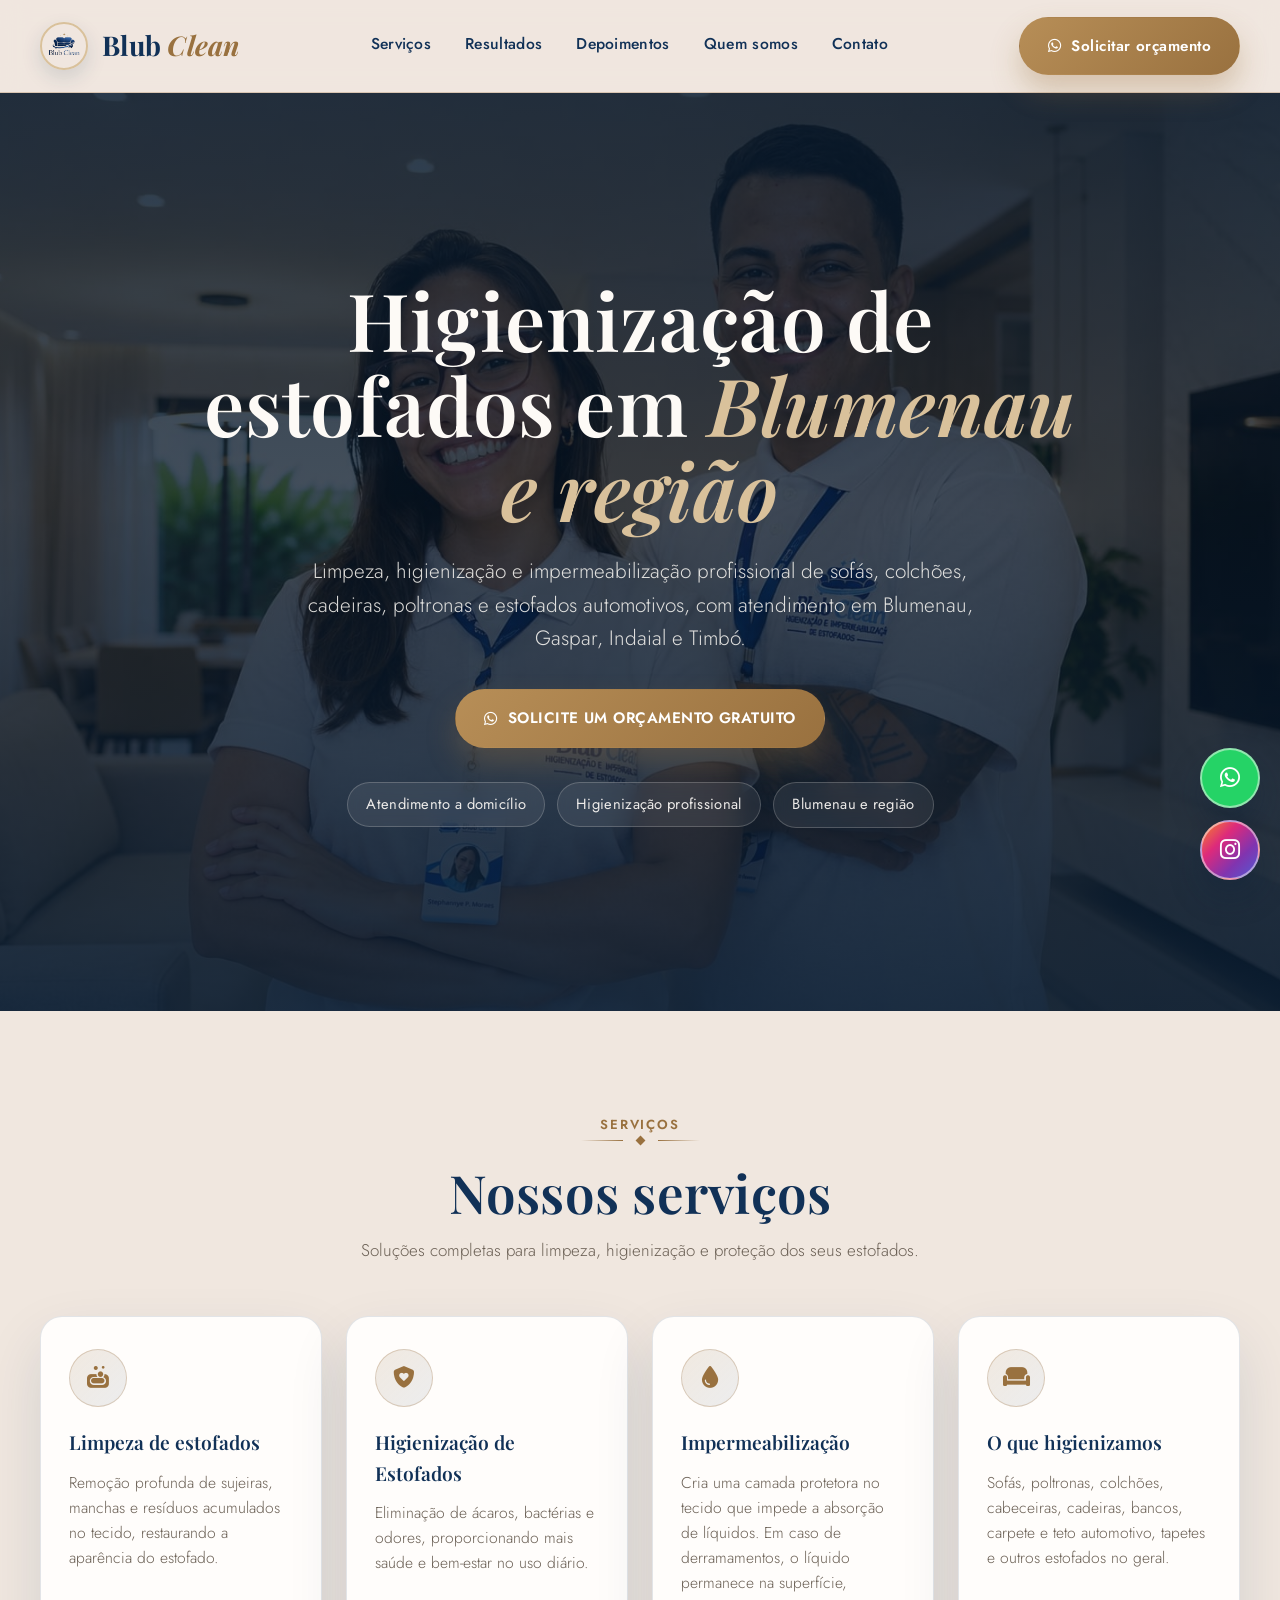
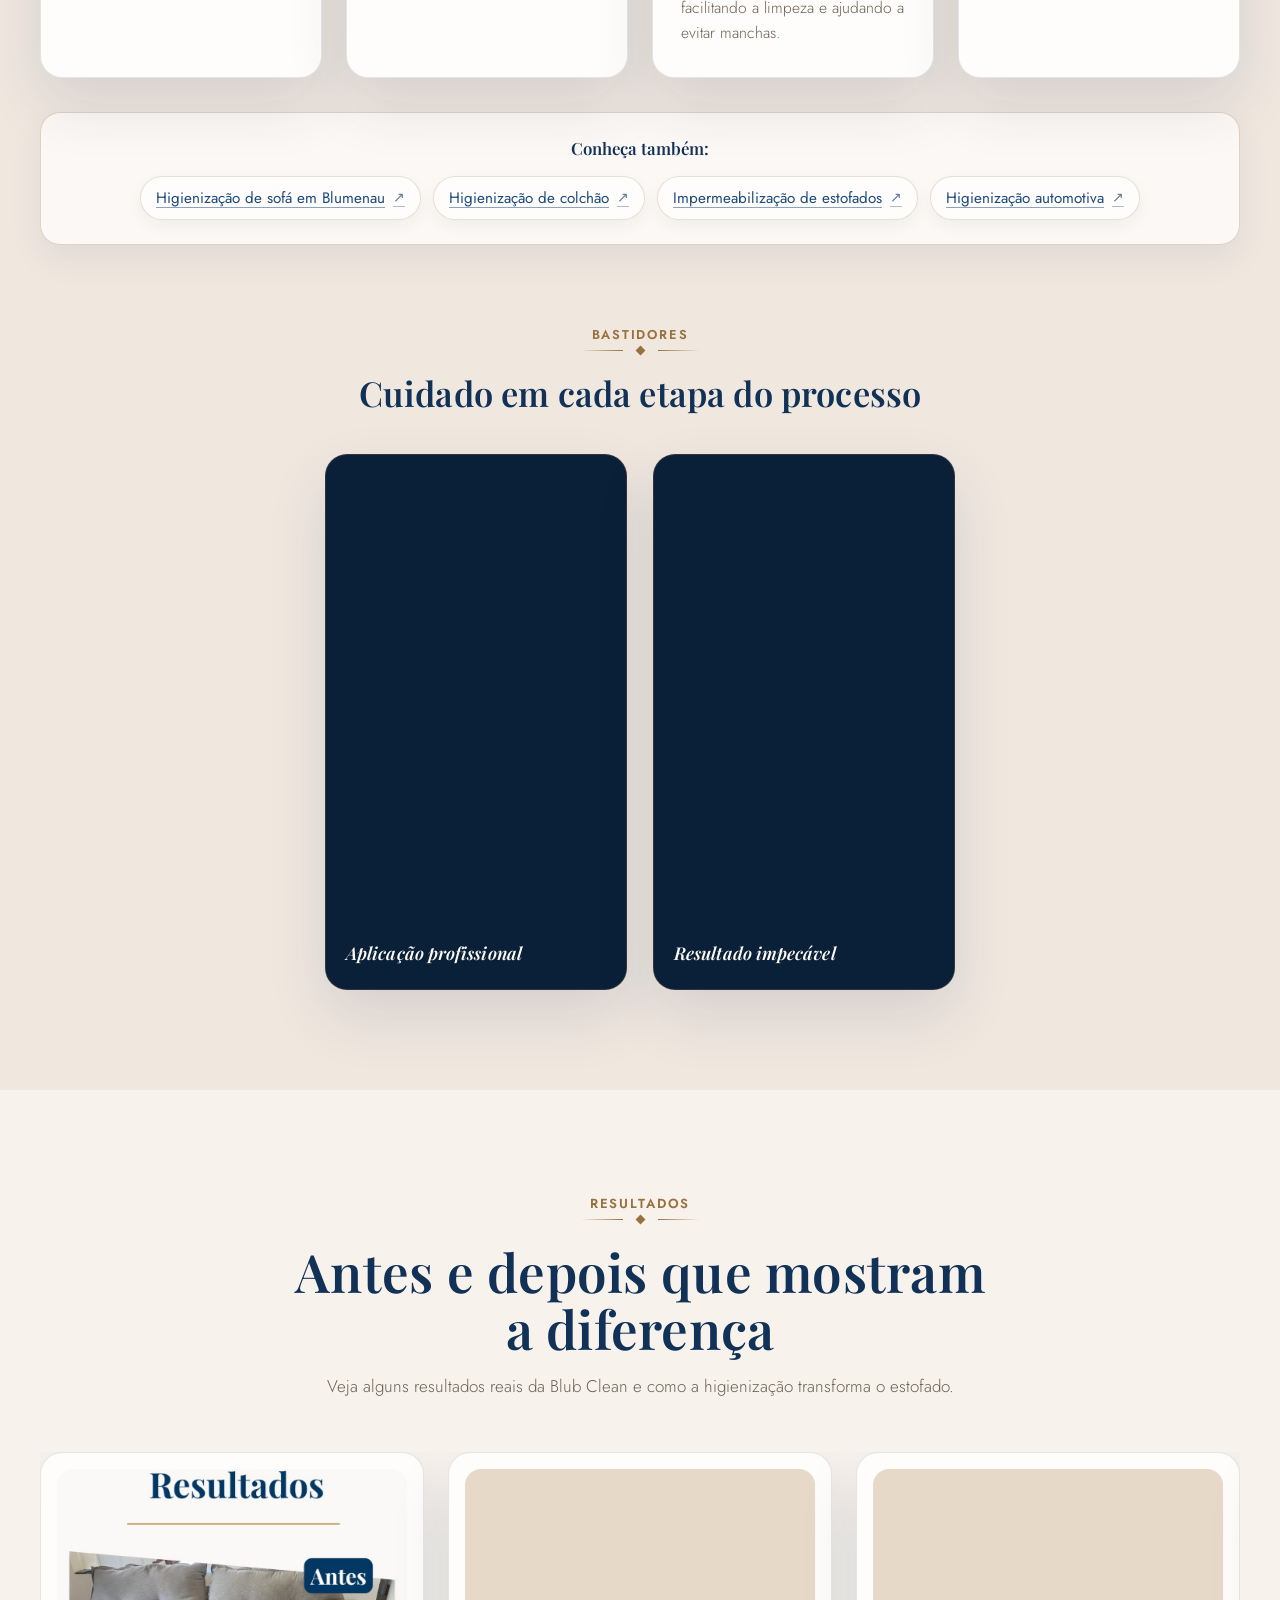
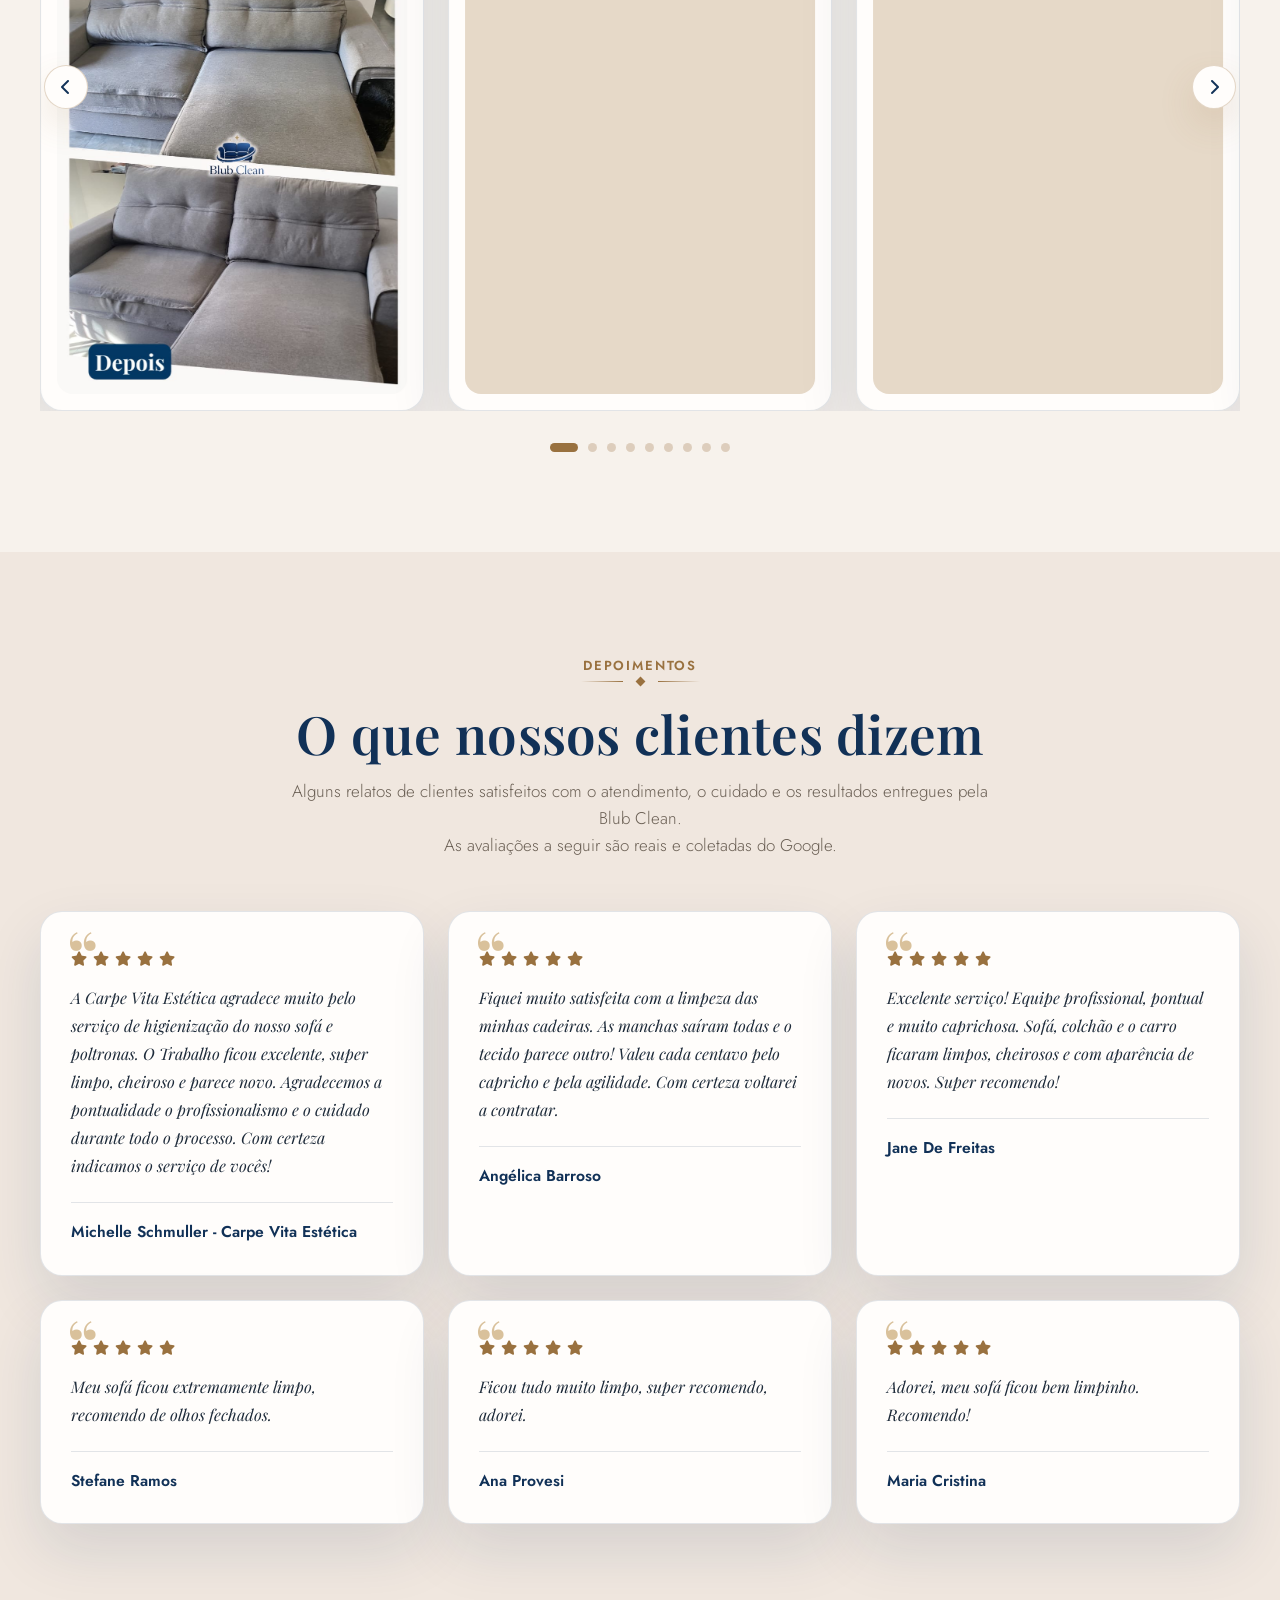
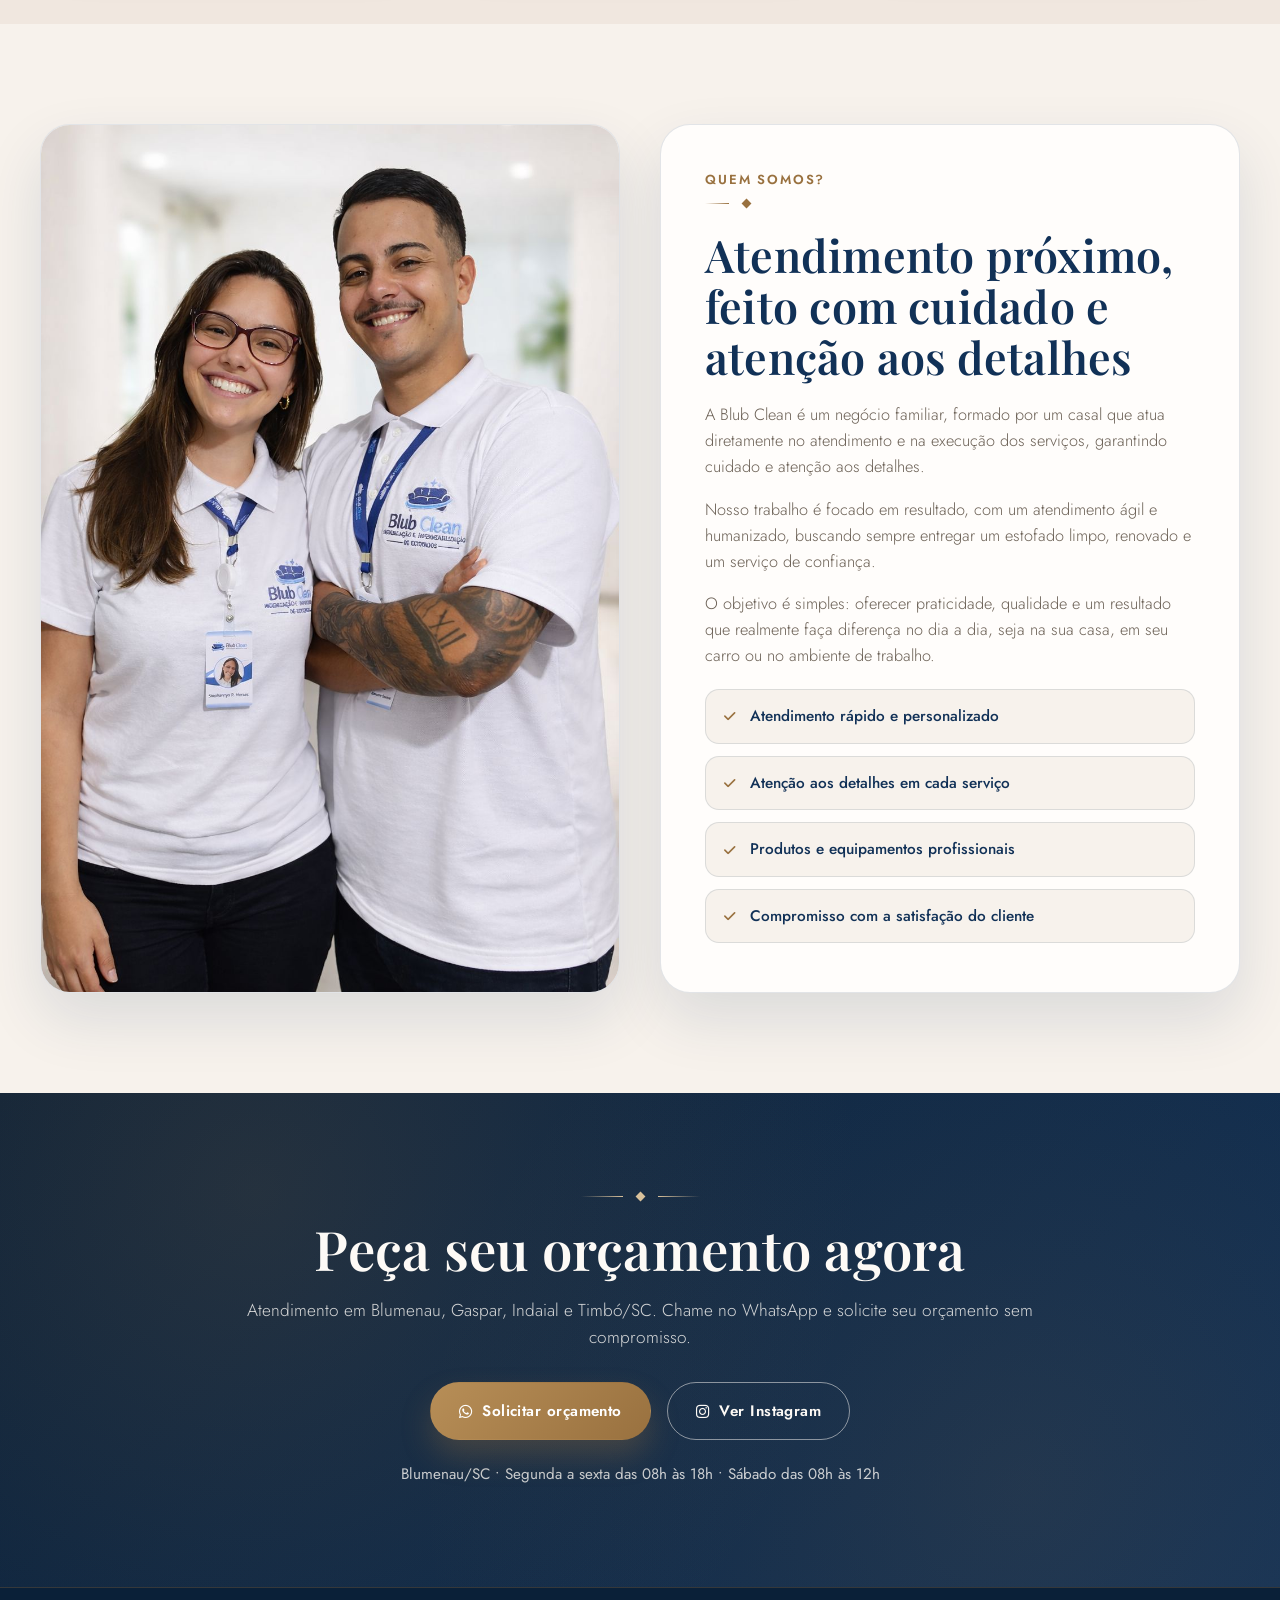
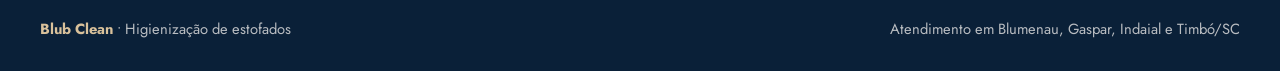
==== index.html @ 31352237 "Initial commit" ====
<!DOCTYPE html>
<html lang="pt-BR">
<head>
  <meta charset="UTF-8" />
  <meta name="viewport" content="width=device-width, initial-scale=1.0" />
  <title>Higienização de Estofados em Blumenau | Blub Clean</title>
  <meta name="description" content="Higienização e impermeabilização de sofás, colchões, cadeiras e estofados em Blumenau, Gaspar, Indaial e Timbó. Solicite seu orçamento com a Blub Clean.">
  <meta name="robots" content="index, follow, max-image-preview:large, max-snippet:-1, max-video-preview:-1">
  <meta name="author" content="Blub Clean">
  <meta name="theme-color" content="#113157">

  <link rel="canonical" href="https://blubclean.com.br/">
  <link rel="icon" href="/favicon.ico?v=3" sizes="any">
  <link rel="shortcut icon" href="/favicon.ico?v=3">
  <link rel="icon" type="image/png" sizes="32x32" href="/img/favicon-32x32.png?v=3">
  <link rel="apple-touch-icon" sizes="180x180" href="/img/apple-touch-icon.png?v=3">

  <meta property="og:type" content="website">
  <meta property="og:locale" content="pt_BR">
  <meta property="og:site_name" content="Blub Clean">
  <meta property="og:title" content="Higienização de Estofados em Blumenau | Blub Clean">
  <meta property="og:description" content="Higienização e impermeabilização profissional de estofados em Blumenau, Gaspar, Indaial e Timbó.">
  <meta property="og:url" content="https://blubclean.com.br/">
  <meta property="og:image" content="https://blubclean.com.br/img/img_donos2.jpeg">
  <meta property="og:image:alt" content="Equipe Blub Clean especializada em higienização de estofados em Blumenau">

  <meta name="twitter:card" content="summary_large_image">
  <meta name="twitter:title" content="Higienização de Estofados em Blumenau | Blub Clean">
  <meta name="twitter:description" content="Higienização e impermeabilização profissional de estofados em Blumenau e região.">
  <meta name="twitter:image" content="https://blubclean.com.br/img/img_donos2.jpeg">

  <script type="application/ld+json">
  {
    "@context": "https://schema.org",
    "@graph": [
      {
        "@type": "Organization",
        "@id": "https://blubclean.com.br/#organization",
        "name": "Blub Clean",
        "url": "https://blubclean.com.br/",
        "logo": "https://blubclean.com.br/img/logo_blubclean.PNG",
        "image": "https://blubclean.com.br/img/img_donos2.jpeg",
        "telephone": "+55 47 99707-4768",
        "sameAs": ["https://instagram.com/blubclean"],
        "areaServed": [
          {"@type": "City", "name": "Blumenau"},
          {"@type": "City", "name": "Gaspar"},
          {"@type": "City", "name": "Indaial"},
          {"@type": "City", "name": "Timbó"}
        ]
      },
      {
        "@type": "WebSite",
        "@id": "https://blubclean.com.br/#website",
        "url": "https://blubclean.com.br/",
        "name": "Blub Clean",
        "publisher": {"@id": "https://blubclean.com.br/#organization"},
        "inLanguage": "pt-BR"
      }
    ]
  }
  </script>
  <link rel="preconnect" href="https://fonts.googleapis.com">
  <link rel="preconnect" href="https://fonts.gstatic.com" crossorigin>
  <link
    href="https://fonts.googleapis.com/css2?family=Playfair+Display:ital,wght@0,500;0,600;0,700;0,800;1,500;1,600&family=Jost:wght@300;400;500;600;700&display=swap"
    rel="stylesheet"
  >
  <link
    rel="stylesheet"
    href="https://cdnjs.cloudflare.com/ajax/libs/font-awesome/6.5.2/css/all.min.css"
  />
  <link rel="stylesheet" href="css/styles_blubclean_premium.css?v=20260917-3">

  <link rel="stylesheet" href="css/motion.css?v=20260917-3">
  <script src="js/motion.js?v=20260917-3" defer></script>
</head>
<body>
  <div class="mobile-menu-backdrop" id="mobileMenuBackdrop"></div>

  <aside class="mobile-menu" id="mobileMenu" aria-hidden="true">
    <div class="mobile-menu-header">
      <a href="#inicio" class="brand" aria-label="Blub Clean">
        <img class="brand-logo" src="img/logo_blubclean.PNG" alt="Blub Clean - higienização de estofados em Blumenau" width="48" height="48" decoding="async">
        <span>Blub <span class="light">Clean</span></span>
      </a>

      <button class="mobile-menu-close" id="mobileMenuClose" aria-label="Fechar menu">
        <i class="fa-solid fa-xmark"></i>
      </button>
    </div>

    <nav class="mobile-menu-nav">
      <a href="#servicos">Serviços</a>
      <a href="#galeria">Resultados</a>
      <a href="#depoimentos">Depoimentos</a>
      <a href="#donos">Quem somos</a>
      <a href="#contato">Contato</a>
    </nav>

    <div class="mobile-menu-cta">
      <a
        class="btn btn-primary"
        href="https://wa.me/5547997074768?text=Olá!%20Quero%20solicitar%20um%20orçamento%20para%20higienização."
        target="_blank"
        rel="noopener noreferrer"
      >
        <i class="fa-brands fa-whatsapp"></i>
        Solicitar orçamento
      </a>
    </div>
  </aside>

  <header class="header">
    <div class="container header-inner">
      <a href="#inicio" class="brand" aria-label="Blub Clean">
        <img class="brand-logo" src="img/logo_blubclean.PNG" alt="Blub Clean - higienização de estofados em Blumenau" width="48" height="48" decoding="async">
        <span>Blub <span class="light">Clean</span></span>
      </a>

      <nav class="nav">
        <a href="#servicos">Serviços</a>
        <a href="#galeria">Resultados</a>
        <a href="#depoimentos">Depoimentos</a>
        <a href="#donos">Quem somos</a>
        <a href="#contato">Contato</a>
      </nav>

      <div class="header-cta">
        <a
          class="btn btn-primary"
          href="https://wa.me/5547997074768?text=Olá!%20Quero%20solicitar%20um%20orçamento%20para%20higienização."
          target="_blank"
          rel="noopener noreferrer"
        >
          <i class="fa-brands fa-whatsapp"></i>
          Solicitar orçamento
        </a>
      </div>

      <button class="mobile-menu-toggle" id="mobileMenuToggle" aria-label="Abrir menu">
        <i class="fa-solid fa-bars"></i>
      </button>
    </div>
  </header>

  <main>
    <section class="hero" id="inicio">
      <div class="hero-bg">
        <img class="hero-photo" src="img/img_donos2.jpeg" alt="Equipe Blub Clean de higienização de estofados em Blumenau" width="1536" height="1024" fetchpriority="high" decoding="async">
      </div>

      <div class="container">
        <div class="hero-content">

          <h1>
            Higienização de estofados em
            <span class="highlight">Blumenau e região</span>
          </h1>

          <p>
            Limpeza, higienização e impermeabilização profissional de sofás, colchões, cadeiras, poltronas e estofados automotivos, com atendimento em Blumenau, Gaspar, Indaial e Timbó.
          </p>

          <div class="hero-actions">
            <a
              class="btn btn-primary"
              href="https://wa.me/5547997074768?text=Olá!%20Quero%20um%20orçamento%20na%20Blub%20Clean."
              target="_blank"
              rel="noopener noreferrer"
            >
              <i class="fa-brands fa-whatsapp"></i>
              SOLICITE UM ORÇAMENTO GRATUITO
            </a>
          </div>

          <ul class="hero-features">
            <li>Atendimento a domicílio</li>
            <li>Higienização profissional</li>
            <li>Blumenau e região</li>
          </ul>
        </div>
      </div>
    </section>

    <section id="servicos">
      <div class="container">
        <div class="section-head">
          <span>Serviços</span>
          <div class="ornament">
            <span class="line"></span><span class="dot"></span><span class="line right"></span>
          </div>
          <h2>Nossos serviços</h2>
          <p>
            Soluções completas para limpeza, higienização e proteção dos seus estofados.
          </p>
        </div>

        <div class="cards">
          <article class="card">
            <div class="icon"><i class="fa-solid fa-soap"></i></div>
            <h3>Limpeza de estofados</h3>
            <p>
              Remoção profunda de sujeiras, manchas e resíduos acumulados no tecido, restaurando a aparência do estofado.
            </p>
          </article>

          <article class="card">
            <div class="icon"><i class="fa-solid fa-shield-heart"></i></div>
            <h3>Higienização de Estofados</h3>
            <p>
              Eliminação de ácaros, bactérias e odores, proporcionando mais saúde e bem-estar no uso diário.
            </p>
          </article>

          <article class="card">
            <div class="icon"><i class="fa-solid fa-droplet"></i></div>
            <h3>Impermeabilização</h3>
            <p>
              Cria uma camada protetora no tecido que impede a absorção de líquidos. Em caso de derramamentos, o líquido permanece na superfície, facilitando a limpeza e ajudando a evitar manchas.
            </p>
          </article>

          <article class="card">
            <div class="icon"><i class="fa-solid fa-couch"></i></div>
            <h3>O que higienizamos</h3>
            <p>
              Sofás, poltronas, colchões, cabeceiras, cadeiras, bancos, carpete e teto automotivo, tapetes e outros estofados no geral.
            </p>
          </article>
        </div>

        <nav class="service-seo-links" aria-label="Serviços detalhados">
          <span>Conheça também:</span>
          <a href="higienizacao-de-sofa-blumenau.html">Higienização de sofá em Blumenau</a>
          <a href="higienizacao-de-colchao-blumenau.html">Higienização de colchão</a>
          <a href="impermeabilizacao-de-estofados-blumenau.html">Impermeabilização de estofados</a>
          <a href="higienizacao-automotiva-blumenau.html">Higienização automotiva</a>
        </nav>

        <div class="process-head">
          <span>Bastidores</span>
          <div class="ornament">
            <span class="line"></span><span class="dot"></span><span class="line right"></span>
          </div>
          <h3>Cuidado em cada etapa do processo</h3>
        </div>

        <div class="process-showcase" style="display: flex; align-items: center; justify-content: center;">
          <div class="process-video-card">
            <video autoplay muted loop playsinline preload="auto" disablepictureinpicture controlslist="nodownload noplaybackrate nofullscreen" tabindex="-1" aria-hidden="true">
              <source src="videos/gif1.mp4" type="video/mp4">
            </video>
            <div class="process-caption">Aplicação profissional</div>
          </div>

          <div class="process-video-card">
            <video autoplay muted loop playsinline preload="auto" disablepictureinpicture controlslist="nodownload noplaybackrate nofullscreen" tabindex="-1" aria-hidden="true">
              <source src="videos/gif3.mp4" type="video/mp4">
            </video>
            <div class="process-caption">Resultado impecável</div>
          </div>
        </div>
      </div>
    </section>

    <section id="galeria">
      <div class="container">
        <div class="section-head">
          <span>Resultados</span>
          <div class="ornament">
            <span class="line"></span><span class="dot"></span><span class="line right"></span>
          </div>
          <h2>Antes e depois que mostram a diferença</h2>
          <p>
            Veja alguns resultados reais da Blub Clean e como a higienização transforma o estofado.
          </p>
        </div>

        <div class="gallery-slider" id="gallerySlider">
          <button class="gallery-nav gallery-prev" id="galleryPrev" aria-label="Anterior">
            <i class="fa-solid fa-chevron-left"></i>
          </button>

          <div class="gallery-track" id="galleryTrack">
            <div class="gallery-slide">
              <article class="card gallery-card">
                <div class="gallery-media">
                  <img src="img/img_sofa.jpeg" alt="Antes e depois da higienização de sofá pela Blub Clean em Blumenau" width="899" height="1599" loading="lazy" decoding="async">
                </div>
              </article>
            </div>

            <div class="gallery-slide">
              <article class="card gallery-card">
                <div class="gallery-media">
                  <img src="img/img_automotivo1.jpeg" alt="Resultado de higienização automotiva realizada pela Blub Clean em Blumenau" width="899" height="1599" loading="lazy" decoding="async">
                </div>
              </article>
            </div>

            <div class="gallery-slide">
              <article class="card gallery-card">
                <div class="gallery-media">
                  <img src="img/img_estofado.jpeg" alt="Resultado de higienização profissional de estofado pela Blub Clean" width="900" height="1600" loading="lazy" decoding="async">
                </div>
              </article>
            </div>

            <div class="gallery-slide">
              <article class="card gallery-card">
                <div class="gallery-media">
                  <img src="img/img_cadeiras.jpeg" alt="Antes e depois da higienização de cadeiras pela Blub Clean" width="899" height="1599" loading="lazy" decoding="async">
                </div>
              </article>
            </div>

            <div class="gallery-slide">
              <article class="card gallery-card">
                <div class="gallery-media">
                  <img src="img/img_poltrona.jpeg" alt="Poltrona após higienização profissional pela Blub Clean" width="900" height="1600" loading="lazy" decoding="async">
                </div>
              </article>
            </div>


            <div class="gallery-slide">
              <article class="card gallery-card">
                <div class="gallery-media">
                  <img src="img/img_cadeira.jpeg" alt="Cadeira após serviço de higienização da Blub Clean" width="899" height="1599" loading="lazy" decoding="async">
                </div>
              </article>
            </div>

            <div class="gallery-slide">
              <article class="card gallery-card">
                <div class="gallery-media">
                  <img src="img/img_cabeceira.jpeg" alt="Cabeceira após higienização profissional de estofado" width="899" height="1599" loading="lazy" decoding="async">
                </div>
              </article>
            </div>

             <div class="gallery-slide">
              <article class="card gallery-card">
                <div class="gallery-media">
                  <img src="img/img_poltrona2.jpeg" alt="Resultado de limpeza e higienização de poltrona" width="900" height="1600" loading="lazy" decoding="async">
                </div>
              </article>
            </div>

            <div class="gallery-slide">
              <article class="card gallery-card">
                <div class="gallery-media">
                  <img src="img/img_automotivo2.jpeg" alt="Interior automotivo após higienização profissional da Blub Clean" width="899" height="1599" loading="lazy" decoding="async">
                </div>
              </article>
            </div>
          </div>

          <button class="gallery-nav gallery-next" id="galleryNext" aria-label="Próximo">
            <i class="fa-solid fa-chevron-right"></i>
          </button>
        </div>

        <div class="gallery-dots" id="galleryDots"></div>
      </div>
    </section>

    <section id="depoimentos">
      <div class="container">
        <div class="section-head">
          <span>Depoimentos</span>
          <div class="ornament">
            <span class="line"></span><span class="dot"></span><span class="line right"></span>
          </div>
          <h2>O que nossos clientes dizem</h2>
          <p>
            Alguns relatos de clientes satisfeitos com o atendimento, o cuidado e os resultados entregues pela Blub Clean.<br>
            As avaliações a seguir são reais e coletadas do Google.
          </p>
        </div>

        <div class="testimonials-grid">

          <article class="testimonial-card">
            <div class="testimonial-stars">
              <i class="fa-solid fa-star"></i>
              <i class="fa-solid fa-star"></i>
              <i class="fa-solid fa-star"></i>
              <i class="fa-solid fa-star"></i>
              <i class="fa-solid fa-star"></i>
            </div>
            <p class="testimonial-text">
              A Carpe Vita Estética agradece muito pelo serviço de higienização do nosso sofá e poltronas. O Trabalho ficou excelente, super limpo, cheiroso e parece novo. Agradecemos a pontualidade o profissionalismo e o cuidado durante todo o processo. Com certeza indicamos o serviço de vocês!
            </p>
            <div class="testimonial-author">
              <strong>Michelle Schmuller - Carpe Vita Estética</strong>
            </div>
          </article>


          <article class="testimonial-card">
            <div class="testimonial-stars">
              <i class="fa-solid fa-star"></i>
              <i class="fa-solid fa-star"></i>
              <i class="fa-solid fa-star"></i>
              <i class="fa-solid fa-star"></i>
              <i class="fa-solid fa-star"></i>
            </div>
            <p class="testimonial-text">
              Fiquei muito satisfeita com a limpeza das minhas cadeiras. As manchas saíram todas e o tecido parece outro! Valeu cada centavo pelo capricho e pela agilidade. Com certeza voltarei a contratar.
            </p>
            <div class="testimonial-author">
              <strong>Angélica Barroso</strong>
            </div>
          </article>

          <article class="testimonial-card">
            <div class="testimonial-stars">
              <i class="fa-solid fa-star"></i>
              <i class="fa-solid fa-star"></i>
              <i class="fa-solid fa-star"></i>
              <i class="fa-solid fa-star"></i>
              <i class="fa-solid fa-star"></i>
            </div>
            <p class="testimonial-text">
              Excelente serviço! Equipe profissional, pontual e muito caprichosa. Sofá, colchão e o carro ficaram limpos, cheirosos e com aparência de novos. Super recomendo!
            </p>
            <div class="testimonial-author">
              <strong>Jane De Freitas</strong>
            </div>
          </article>

          <article class="testimonial-card">
            <div class="testimonial-stars">
              <i class="fa-solid fa-star"></i>
              <i class="fa-solid fa-star"></i>
              <i class="fa-solid fa-star"></i>
              <i class="fa-solid fa-star"></i>
              <i class="fa-solid fa-star"></i>
            </div>
            <p class="testimonial-text">
              Meu sofá ficou extremamente limpo, recomendo de olhos fechados.
            </p>
            <div class="testimonial-author">
              <strong>Stefane Ramos</strong>
            </div>
          </article>

          <article class="testimonial-card">
            <div class="testimonial-stars">
              <i class="fa-solid fa-star"></i>
              <i class="fa-solid fa-star"></i>
              <i class="fa-solid fa-star"></i>
              <i class="fa-solid fa-star"></i>
              <i class="fa-solid fa-star"></i>
            </div>
            <p class="testimonial-text">
              Ficou tudo muito limpo, super recomendo, adorei.
            </p>
            <div class="testimonial-author">
              <strong>Ana Provesi</strong>
            </div>
          </article>

          <article class="testimonial-card">
            <div class="testimonial-stars">
              <i class="fa-solid fa-star"></i>
              <i class="fa-solid fa-star"></i>
              <i class="fa-solid fa-star"></i>
              <i class="fa-solid fa-star"></i>
              <i class="fa-solid fa-star"></i>
            </div>
            <p class="testimonial-text">
              Adorei, meu sofá ficou bem limpinho. Recomendo!
            </p>
            <div class="testimonial-author">
              <strong>Maria Cristina</strong>
            </div>
          </article>
        </div>
      </div>
    </section>

    <section id="donos">
      <div class="container split">
        <div class="about-box photo-box">
          <img
            src="img/img_donos1.jpeg"
            alt="Casal responsável pela Blub Clean em Blumenau"
            width="1024"
            height="1536"
            loading="lazy"
            decoding="async"
          >
        </div>

        <div class="about-box">
          <div class="section-tag">QUEM SOMOS?</div>
          <div class="ornament" style="margin: 10px 0 22px; justify-content:flex-start;">
            <span class="line" style="width:24px;"></span><span class="dot"></span>
          </div>
          <h2>Atendimento próximo, feito com cuidado e atenção aos detalhes</h2>
          <p>
            A Blub Clean é um negócio familiar, formado por um casal que atua diretamente no atendimento e na execução dos serviços, garantindo cuidado e atenção aos detalhes.
          </p>
          <p>
            Nosso trabalho é focado em resultado, com um atendimento ágil e humanizado, buscando sempre entregar um estofado limpo, renovado e um serviço de confiança.
          </p>
          <p>
            O objetivo é simples: oferecer praticidade, qualidade e um resultado que realmente faça diferença no dia a dia, seja na sua casa, em seu carro ou no ambiente de trabalho.
          </p>

          <ul class="check-list">
            <li>Atendimento rápido e personalizado</li>
            <li>Atenção aos detalhes em cada serviço</li>
            <li>Produtos e equipamentos profissionais</li>
            <li>Compromisso com a satisfação do cliente</li>
          </ul>
        </div>
      </div>
    </section>

    <section id="contato" class="cta">
      <div class="container">
        <div class="cta-box">
          <div class="ornament on-dark">
            <span class="line"></span><span class="dot"></span><span class="line right"></span>
          </div>
          <h2>Peça seu orçamento agora</h2>
          <p>
            Atendimento em Blumenau, Gaspar, Indaial e Timbó/SC.
            Chame no WhatsApp e solicite seu orçamento sem compromisso.
          </p>

          <div class="contact-inline">
            <a
              class="btn btn-primary"
              href="https://wa.me/5547997074768?text=Olá!%20Vim%20pelo%20site%20e%20quero%20um%20orçamento."
              target="_blank"
              rel="noopener noreferrer"
            >
              <i class="fa-brands fa-whatsapp"></i>
              Solicitar orçamento
            </a>

            <a
              class="btn btn-secondary"
              href="https://instagram.com/blubclean"
              target="_blank"
              rel="noopener noreferrer"
            >
              <i class="fa-brands fa-instagram"></i>
              Ver Instagram
            </a>
          </div>

          <div style="margin-top: 22px; color: rgba(253,250,246,0.78); font-weight: 400; font-size: 0.95rem;">
            Blumenau/SC • Segunda a sexta das 08h às 18h • Sábado das 08h às 12h
          </div>
        </div>
      </div>
    </section>
  </main>

  <footer class="footer">
    <div class="container footer-inner">
      <div><strong>Blub Clean</strong> • Higienização de estofados</div>
      <div>Atendimento em Blumenau, Gaspar, Indaial e Timbó/SC</div>
    </div>
  </footer>

  <div class="float-contact">
    <a
      class="float-whats"
      href="https://wa.me/5547997074768?text=Olá!%20Quero%20fazer%20um%20orçamento%20na%20Blub%20Clean."
      target="_blank"
      rel="noopener noreferrer"
      aria-label="WhatsApp"
    >
      <i class="fa-brands fa-whatsapp"></i>
    </a>

    <a
      class="float-insta"
      href="https://instagram.com/blubclean"
      target="_blank"
      rel="noopener noreferrer"
      aria-label="Instagram"
    >
      <i class="fa-brands fa-instagram"></i>
    </a>
  </div>

  <script src="js/main.js?v=20260917-3" defer></script>
</body>
</html>
---- css/styles_blubclean_premium.css ----
/* ============================================================
   BLUB CLEAN — Design tokens
   Bege #f0e7df · Azul #113157 · Dourado #99713f
   ============================================================ */

:root {
  --cream:        #f0e7df;
  --cream-soft:   #f7f2ec;
  --cream-deep:   #e6d9c8;
  --navy:         #113157;
  --navy-deep:    #0a2038;
  --navy-soft:    #1c4a7c;
  --gold:         #99713f;
  --gold-light:   #b78e57;
  --gold-pale:    #d9c19b;
  --surface:      #fffdfb;
  --text:         #1e2b3a;
  --muted:        #6b6055;
  --muted-cool:   #5c6a7a;
  --line:         rgba(17, 49, 87, 0.12);
  --line-gold:    rgba(153, 113, 63, 0.28);
  --shadow:       0 26px 60px rgba(17, 49, 87, 0.12);
  --shadow-soft:  0 16px 36px rgba(153, 113, 63, 0.16);
  --shadow-navy:  0 22px 50px rgba(10, 32, 56, 0.28);
  --radius:       22px;
  --radius-lg:    30px;
  --max:          1200px;
}

* {
  box-sizing: border-box;
  margin: 0;
  padding: 0;
}

html {
  scroll-behavior: smooth;
}

section[id] {
  scroll-margin-top: 96px;
}

body {
  font-family: 'Jost', 'Inter', Arial, Helvetica, sans-serif;
  background: var(--cream);
  color: var(--text);
  line-height: 1.6;
  -webkit-font-smoothing: antialiased;
}

h1, h2, h3, .brand {
  font-family: 'Playfair Display', Georgia, 'Times New Roman', serif;
  color: var(--navy);
  font-weight: 600;
}

a {
  color: inherit;
  text-decoration: none;
}

img {
  max-width: 100%;
  display: block;
}

::selection {
  background: var(--gold-pale);
  color: var(--navy-deep);
}

.container {
  width: min(calc(100% - 32px), var(--max));
  margin-inline: auto;
}

/* ============================================================
   Ornamento assinatura — divisor com losango dourado
   ============================================================ */

.ornament {
  display: flex;
  align-items: center;
  justify-content: center;
  gap: 14px;
  margin: 0 auto 20px;
}

.ornament .line {
  width: 42px;
  height: 1px;
  background: linear-gradient(90deg, transparent, var(--gold));
}

.ornament .line.right {
  background: linear-gradient(90deg, var(--gold), transparent);
}

.ornament .dot {
  width: 7px;
  height: 7px;
  transform: rotate(45deg);
  background: var(--gold);
  flex-shrink: 0;
}

.ornament.on-dark .line {
  background: linear-gradient(90deg, transparent, var(--gold-pale));
}

.ornament.on-dark .line.right {
  background: linear-gradient(90deg, var(--gold-pale), transparent);
}

.ornament.on-dark .dot {
  background: var(--gold-pale);
}

/* ============================================================
   Header
   ============================================================ */

.header {
  position: sticky;
  top: 0;
  z-index: 30;
  background: rgba(240, 231, 223, 0.92);
  backdrop-filter: blur(14px);
  border-bottom: 1px solid var(--line-gold);
}

.header-inner {
  min-height: 92px;
  display: grid;
  grid-template-columns: auto 1fr auto;
  align-items: center;
  gap: 28px;
}

.brand {
  display: inline-flex;
  align-items: center;
  gap: 14px;
  font-size: 1.7rem;
  font-weight: 700;
  letter-spacing: 0.01em;
  white-space: nowrap;
  color: var(--navy);
}

.brand-logo {
  width: 48px;
  height: 48px;
  border-radius: 50%;
  object-fit: cover;
  border: 2px solid var(--gold-pale);
  box-shadow: 0 8px 20px rgba(17, 49, 87, 0.14);
}

.brand .light {
  color: var(--gold);
  font-style: italic;
}

.nav {
  display: flex;
  align-items: center;
  justify-content: center;
  gap: 34px;
  flex-wrap: wrap;
}

.nav a {
  position: relative;
  color: var(--navy);
  font-weight: 500;
  font-size: 0.98rem;
  letter-spacing: 0.02em;
  transition: 0.25s ease;
  padding-bottom: 4px;
}

.nav a::after {
  content: "";
  position: absolute;
  left: 0;
  right: 100%;
  bottom: 0;
  height: 1px;
  background: var(--gold);
  transition: right 0.28s ease;
}

.nav a:hover {
  color: var(--gold);
}

.nav a:hover::after {
  right: 0;
}

.header-cta {
  display: flex;
  align-items: center;
  justify-content: flex-end;
}

/* ============================================================
   Botões
   ============================================================ */

.btn {
  display: inline-flex;
  align-items: center;
  justify-content: center;
  gap: 10px;
  border-radius: 999px;
  padding: 16px 28px;
  font-weight: 600;
  font-size: 0.95rem;
  letter-spacing: 0.03em;
  border: 1px solid transparent;
  transition: 0.25s ease;
  cursor: pointer;
  text-align: center;
}

.btn:hover {
  transform: translateY(-2px);
}

.btn-primary {
  background: linear-gradient(135deg, var(--gold-light), var(--gold));
  color: #fff;
  box-shadow: 0 16px 30px rgba(153, 113, 63, 0.32);
}

.btn-primary:hover {
  filter: brightness(1.04);
  box-shadow: 0 20px 38px rgba(153, 113, 63, 0.4);
}

.btn-secondary {
  background: transparent;
  border-color: var(--navy);
  color: var(--navy);
}

.btn-secondary:hover {
  background: var(--navy);
  color: #fff;
}

/* ============================================================
   Hero
   ============================================================ */

.hero {
  position: relative;
  min-height: calc(100vh - 92px);
  display: flex;
  align-items: center;
  justify-content: center;
  overflow: hidden;
  color: #fff;
}

.hero-bg {
  position: absolute;
  inset: 0;
  z-index: 0;
  overflow: hidden;
}

.hero-photo {
  position: absolute;
  inset: 0;
  width: 100%;
  height: 100%;
  object-fit: cover;
  object-position: center 28%;
  filter: brightness(0.5) saturate(1.05);
}

.hero-video {
  position: absolute;
  inset: 0;
  width: 100%;
  height: 100%;
  object-fit: cover;
  opacity: 0;
  transition: opacity 1.2s ease;
  transform: scale(1.14);
  filter: brightness(0.5) saturate(1.05);
}

.hero-video.active {
  opacity: 1;
}

.hero::after {
  content: "";
  position: absolute;
  inset: 0;
  background:
    linear-gradient(180deg, rgba(10, 32, 56, 0.72) 0%, rgba(10, 32, 56, 0.5) 45%, rgba(10, 32, 56, 0.82) 100%);
  z-index: 1;
  pointer-events: none;
}

.hero .container {
  position: relative;
  z-index: 2;
  display: flex;
  justify-content: center;
}

.hero-content {
  text-align: center;
  max-width: 900px;
  padding: 84px 0;
  margin-inline: auto;
}

.eyebrow {
  display: inline-flex;
  align-items: center;
  justify-content: center;
  gap: 10px;
  background: rgba(240, 231, 223, 0.08);
  border: 1px solid var(--gold-pale);
  color: var(--gold-pale);
  padding: 11px 22px;
  border-radius: 999px;
  font-weight: 500;
  font-size: 0.88rem;
  letter-spacing: 0.08em;
  text-transform: uppercase;
  margin-bottom: 30px;
  backdrop-filter: blur(8px);
}

h1 {
  font-size: clamp(2.6rem, 6.4vw, 5rem);
  line-height: 1.06;
  letter-spacing: 0.005em;
  margin-bottom: 24px;
  color: #fdfaf6;
  font-weight: 600;
}

h1 .highlight {
  color: var(--gold-pale);
  font-style: italic;
}

.hero p {
  max-width: 720px;
  margin: 0 auto 34px;
  font-size: clamp(1.05rem, 2vw, 1.3rem);
  color: rgba(253, 250, 246, 0.86);
  font-weight: 300;
}

.hero-actions {
  display: flex;
  gap: 16px;
  justify-content: center;
  flex-wrap: wrap;
  margin-bottom: 34px;
}

.hero-features {
  display: flex;
  gap: 12px;
  justify-content: center;
  flex-wrap: wrap;
  list-style: none;
}

.hero-features li {
  background: rgba(253, 250, 246, 0.08);
  border: 1px solid rgba(253, 250, 246, 0.2);
  padding: 10px 18px;
  border-radius: 999px;
  font-weight: 400;
  font-size: 0.92rem;
  letter-spacing: 0.02em;
  color: rgba(253, 250, 246, 0.92);
  backdrop-filter: blur(8px);
}

/* ============================================================
   Seções gerais
   ============================================================ */

section {
  padding: 100px 0;
}

.section-head {
  text-align: center;
  max-width: 720px;
  margin: 0 auto 52px;
}

.section-head span,
.section-tag {
  color: var(--gold);
  font-weight: 600;
  text-transform: uppercase;
  letter-spacing: 0.14em;
  font-size: 0.82rem;
}

.section-head h2 {
  font-size: clamp(2rem, 4.4vw, 3.3rem);
  line-height: 1.08;
  margin: 14px 0 16px;
  letter-spacing: 0.005em;
}

.section-head p {
  color: var(--muted);
  font-size: 1.06rem;
  font-weight: 300;
}

#servicos {
  background: var(--cream);
}

#galeria {
  background: var(--cream-soft) !important;
}

#depoimentos {
  background: var(--cream) !important;
}

#donos {
  background: var(--cream-soft);
}

/* ============================================================
   Cards de serviço
   ============================================================ */

.cards {
  display: grid;
  grid-template-columns: repeat(4, minmax(0, 1fr));
  gap: 24px;
}

.card {
  background: var(--surface);
  border: 1px solid var(--line);
  border-radius: var(--radius);
  padding: 32px 28px;
  box-shadow: var(--shadow);
  transition: 0.3s ease;
}

.card:hover {
  transform: translateY(-6px);
  border-color: var(--line-gold);
  box-shadow: var(--shadow-soft);
}

.card .icon {
  width: 58px;
  height: 58px;
  display: grid;
  place-items: center;
  border-radius: 50%;
  background: linear-gradient(135deg, rgba(153, 113, 63, 0.14), rgba(17, 49, 87, 0.08));
  color: var(--gold);
  font-size: 1.35rem;
  margin-bottom: 20px;
  border: 1px solid var(--line-gold);
}

.card h3 {
  margin-bottom: 12px;
  font-size: 1.2rem;
  font-weight: 600;
}

.card p {
  color: var(--muted);
  font-size: 0.98rem;
  font-weight: 300;
}

/* ============================================================
   Bastidores — vídeos verticais na seção de serviços
   ============================================================ */

.process-head {
  text-align: center;
  max-width: 640px;
  margin: 76px auto 40px;
}

.process-head span {
  color: var(--gold);
  font-weight: 600;
  text-transform: uppercase;
  letter-spacing: 0.14em;
  font-size: 0.8rem;
}

.process-head h3 {
  font-size: clamp(1.5rem, 3vw, 2.15rem);
  line-height: 1.15;
  margin-top: 6px;
  letter-spacing: 0.005em;
}

.process-showcase {
  display: grid;
  grid-template-columns: repeat(3, minmax(0, 1fr));
  gap: 26px;
}

.process-video-card {
  position: relative;
  border-radius: var(--radius);
  overflow: hidden;
  aspect-ratio: 9 / 16;
  box-shadow: var(--shadow);
  border: 1px solid var(--line-gold);
  background: var(--navy-deep);
}

.process-video-card video {
  width: 100%;
  height: 100%;
  object-fit: cover;
  display: block;
  pointer-events: none;
  user-select: none;
  -webkit-user-select: none;
}

/* Os MP4s desta seção funcionam visualmente como GIFs: sem interface de player. */
.process-video-card video::-webkit-media-controls,
.process-video-card video::-webkit-media-controls-enclosure,
.process-video-card video::-webkit-media-controls-panel,
.process-video-card video::-webkit-media-controls-play-button,
.process-video-card video::-webkit-media-controls-timeline {
  display: none !important;
  -webkit-appearance: none;
}

.process-video-card::after {
  content: "";
  position: absolute;
  inset: 0;
  background: linear-gradient(180deg, transparent 55%, rgba(10, 32, 56, 0.82) 100%);
  pointer-events: none;
}

.process-caption {
  position: absolute;
  left: 0;
  right: 0;
  bottom: 0;
  z-index: 2;
  padding: 26px 20px 22px;
  color: #fdfaf6;
  font-family: 'Playfair Display', serif;
  font-style: italic;
  font-weight: 600;
  font-size: 1.1rem;
  letter-spacing: 0.005em;
}

@media (max-width: 992px) {
  .process-showcase {
    grid-template-columns: repeat(2, minmax(0, 1fr));
  }

  .process-showcase .process-video-card:last-child {
    grid-column: span 2;
    max-width: 340px;
    margin: 0 auto;
  }
}

@media (max-width: 620px) {
  .process-showcase {
    grid-template-columns: 1fr;
  }

  .process-showcase .process-video-card:last-child {
    grid-column: span 1;
    max-width: 100%;
  }

  .process-head {
    margin: 56px auto 32px;
  }
}

/* ============================================================
   Quem somos / split
   ============================================================ */

.split {
  display: grid;
  grid-template-columns: 1fr 1fr;
  gap: 40px;
  align-items: stretch;
}

.about-box {
  background: var(--surface);
  border: 1px solid var(--line);
  border-radius: var(--radius-lg);
  padding: 44px;
  box-shadow: var(--shadow);
}

.about-box.photo-box {
  padding: 0;
  overflow: hidden;
  min-height: 420px;
}

.about-box.photo-box img {
  width: 100%;
  height: 100%;
  object-fit: cover;
  display: block;
}

.about-box h2 {
  font-size: clamp(1.9rem, 3.6vw, 2.8rem);
  line-height: 1.14;
  margin-bottom: 20px;
  letter-spacing: 0.005em;
}

.about-box p {
  color: var(--muted);
  margin-bottom: 16px;
  font-size: 1.02rem;
  font-weight: 300;
}

.check-list {
  list-style: none;
  display: grid;
  gap: 12px;
  margin-top: 20px;
}

.check-list li {
  position: relative;
  background: var(--cream-soft);
  border: 1px solid var(--line);
  border-radius: 14px;
  padding: 14px 18px 14px 44px;
  font-weight: 500;
  font-size: 0.96rem;
  color: var(--navy);
}

.check-list li::before {
  content: "\f00c";
  font-family: "Font Awesome 6 Free";
  font-weight: 900;
  position: absolute;
  left: 18px;
  top: 50%;
  transform: translateY(-50%);
  color: var(--gold);
  font-size: 0.82rem;
}

/* ============================================================
   Testemunhos — cartão com aspas douradas, inspirado no feed
   ============================================================ */

.testimonials-grid {
  display: grid;
  grid-template-columns: repeat(3, minmax(0, 1fr));
  gap: 24px;
}

.testimonial-card {
  position: relative;
  background: var(--surface);
  border: 1px solid var(--line);
  border-radius: var(--radius);
  padding: 40px 30px 30px;
  box-shadow: var(--shadow);
  height: 100%;
}

.testimonial-card::before {
  content: "\201C";
  position: absolute;
  top: 8px;
  left: 26px;
  font-family: 'Playfair Display', serif;
  font-size: 4.2rem;
  color: var(--gold-pale);
  line-height: 1;
  font-weight: 700;
}

.testimonial-stars {
  display: flex;
  gap: 6px;
  margin-bottom: 18px;
  color: var(--gold);
  font-size: 0.9rem;
}

.testimonial-text {
  color: var(--text);
  line-height: 1.75;
  margin-bottom: 22px;
  font-size: 1rem;
  font-style: italic;
  font-family: 'Playfair Display', serif;
  font-weight: 400;
}

.testimonial-author {
  display: flex;
  flex-direction: column;
  gap: 4px;
  padding-top: 16px;
  border-top: 1px solid var(--line);
}

.testimonial-author strong {
  color: var(--navy);
  font-size: 0.98rem;
  font-family: 'Jost', sans-serif;
  font-weight: 600;
}

.testimonial-author span {
  color: var(--muted);
  font-size: 0.88rem;
}

/* ============================================================
   Painel informativo (reservado / genérico)
   ============================================================ */

.info-panel {
  background: linear-gradient(160deg, var(--navy-deep), var(--navy));
  color: #fff;
  border-radius: var(--radius-lg);
  padding: 40px;
  box-shadow: var(--shadow-navy);
  display: flex;
  flex-direction: column;
  justify-content: center;
}

.info-panel h3 {
  color: #fff;
  font-size: 1.75rem;
  margin-bottom: 16px;
}

.info-panel p,
.info-panel li {
  color: rgba(253, 250, 246, 0.82);
}

.info-panel ul {
  list-style: none;
  display: grid;
  gap: 14px;
  margin: 20px 0 28px;
}

.badges {
  display: flex;
  gap: 12px;
  flex-wrap: wrap;
  justify-content: center;
}

.badge {
  background: var(--surface);
  border: 1px solid var(--line-gold);
  border-radius: 999px;
  padding: 12px 20px;
  font-weight: 600;
  color: var(--navy);
  box-shadow: var(--shadow-soft);
}

.quality-grid {
  display: grid;
  grid-template-columns: repeat(3, minmax(0, 1fr));
  gap: 22px;
}

/* ============================================================
   Galeria (antes/depois)
   ============================================================ */

.gallery-slider {
  position: relative;
  overflow: hidden;
  width: 100%;
  touch-action: pan-y;
  user-select: none;
  -webkit-user-select: none;
}

.gallery-track {
  display: flex;
  gap: 24px;
  will-change: transform;
}

.gallery-track.dragging {
  cursor: grabbing;
  transition: none !important;
}

.gallery-slide {
  min-width: calc((100% - 48px) / 3);
  max-width: calc((100% - 48px) / 3);
  flex: 0 0 calc((100% - 48px) / 3);
}

.gallery-card {
  height: 100%;
  padding: 16px;
  background: var(--surface);
}

.gallery-media {
  aspect-ratio: 4 / 6;
  border-radius: 16px;
  overflow: hidden;
  background: var(--cream-deep);
}

.gallery-media img,
.gallery-media video {
  width: 100%;
  height: 100%;
  object-fit: cover;
  display: block;
  pointer-events: none;
}

.gallery-content {
  padding: 18px 8px 6px;
}

.gallery-content h3 {
  font-size: 1.1rem;
  margin-bottom: 8px;
}

.gallery-content p {
  color: var(--muted);
  font-size: 0.94rem;
  font-weight: 300;
}

.gallery-nav {
  position: absolute;
  top: 42%;
  transform: translateY(-50%);
  width: 44px;
  height: 44px;
  border: 1px solid var(--line-gold);
  border-radius: 50%;
  background: var(--surface);
  color: var(--navy);
  box-shadow: var(--shadow-soft);
  cursor: pointer;
  z-index: 3;
  display: grid;
  place-items: center;
  font-size: 1rem;
  transition: 0.2s ease;
}

.gallery-nav:hover {
  background: var(--gold);
  color: #fff;
  border-color: var(--gold);
}

.gallery-prev {
  left: 4px;
}

.gallery-next {
  right: 4px;
}

.gallery-dots {
  display: flex;
  justify-content: center;
  align-items: center;
  gap: 10px;
  margin-top: 32px;
  flex-wrap: wrap;
}

.gallery-dot {
  width: 9px;
  height: 9px;
  border-radius: 50%;
  background: var(--line-gold);
  border: none;
  cursor: pointer;
  transition: 0.2s ease;
}

.gallery-dot.active {
  width: 28px;
  border-radius: 999px;
  background: var(--gold);
}

/* ============================================================
   CTA / Contato
   ============================================================ */

.cta {
  background: linear-gradient(135deg, var(--navy-deep), var(--navy));
  color: #fff;
  position: relative;
  overflow: hidden;
}

.cta::before {
  content: "";
  position: absolute;
  inset: 0;
  background: radial-gradient(circle at 20% 20%, rgba(153, 113, 63, 0.18), transparent 55%),
              radial-gradient(circle at 80% 80%, rgba(153, 113, 63, 0.14), transparent 55%);
  pointer-events: none;
}

.cta .container {
  position: relative;
  z-index: 1;
}

.cta-box {
  text-align: center;
  max-width: 820px;
  margin: 0 auto;
}

.cta-box h2 {
  color: #fdfaf6;
  font-size: clamp(2rem, 4.6vw, 3.4rem);
  line-height: 1.08;
  margin-bottom: 18px;
  letter-spacing: 0.005em;
}

.cta-box p {
  color: rgba(253, 250, 246, 0.82);
  font-size: 1.08rem;
  margin-bottom: 30px;
  font-weight: 300;
}

.contact-inline {
  display: flex;
  gap: 16px;
  justify-content: center;
  flex-wrap: wrap;
  margin-top: 18px;
}

.cta .btn-secondary {
  border-color: rgba(253, 250, 246, 0.5);
  color: #fdfaf6;
}

.cta .btn-secondary:hover {
  background: #fdfaf6;
  color: var(--navy);
}

/* ============================================================
   Footer
   ============================================================ */

.footer {
  background: var(--navy-deep);
  color: rgba(253, 250, 246, 0.72);
  padding: 30px 0;
  border-top: 1px solid rgba(153, 113, 63, 0.3);
}

.footer-inner {
  display: flex;
  justify-content: space-between;
  gap: 16px;
  flex-wrap: wrap;
  align-items: center;
  font-size: 0.92rem;
}

.footer-inner strong {
  color: var(--gold-pale);
}

/* ============================================================
   Contato flutuante
   ============================================================ */

.float-contact {
  position: fixed;
  right: 20px;
  bottom: 20px;
  z-index: 35;
  display: flex;
  flex-direction: column;
  gap: 12px;
}

.float-contact a {
  width: 60px;
  height: 60px;
  border-radius: 50%;
  display: grid;
  place-items: center;
  color: white;
  box-shadow: 0 16px 32px rgba(10, 32, 56, 0.28);
  font-size: 1.45rem;
  border: 2px solid rgba(253, 250, 246, 0.5);
}

.float-whats {
  background: #25d366;
}

.float-insta {
  background: linear-gradient(135deg, #f58529, #dd2a7b, #8134af, #515bd4);
}

/* ============================================================
   Menu mobile
   ============================================================ */

.mobile-menu-toggle {
  display: none;
  width: 46px;
  height: 46px;
  border: 1px solid var(--line-gold);
  border-radius: 12px;
  background: var(--surface);
  color: var(--navy);
  box-shadow: var(--shadow-soft);
  cursor: pointer;
  font-size: 1.1rem;
}

.mobile-menu-backdrop {
  position: fixed;
  inset: 0;
  background: rgba(10, 32, 56, 0.55);
  opacity: 0;
  visibility: hidden;
  transition: 0.25s ease;
  z-index: 59;
}

.mobile-menu-backdrop.active {
  opacity: 1;
  visibility: visible;
}

.mobile-menu {
  position: fixed;
  top: 0;
  right: 0;
  width: min(86vw, 340px);
  height: 100vh;
  background: var(--cream);
  box-shadow: -16px 0 40px rgba(10, 32, 56, 0.2);
  transform: translateX(100%);
  transition: transform 0.28s ease;
  z-index: 60;
  display: flex;
  flex-direction: column;
  padding: 22px;
}

.mobile-menu.active {
  transform: translateX(0);
}

.mobile-menu-header {
  display: flex;
  align-items: center;
  justify-content: space-between;
  gap: 12px;
  margin-bottom: 24px;
}

.mobile-menu-close {
  width: 42px;
  height: 42px;
  border: 1px solid var(--line-gold);
  border-radius: 12px;
  background: var(--surface);
  color: var(--navy);
  cursor: pointer;
  font-size: 1rem;
}

.mobile-menu-nav {
  display: grid;
  gap: 10px;
}

.mobile-menu-nav a {
  padding: 14px 18px;
  border-radius: 14px;
  background: var(--surface);
  color: var(--navy);
  font-weight: 500;
  border: 1px solid var(--line);
}

.mobile-menu-cta {
  margin-top: 24px;
}

/* ============================================================
   Responsivo
   ============================================================ */

@media (max-width: 1180px) {
  .header-inner {
    grid-template-columns: auto 1fr auto;
    gap: 18px;
  }

  .nav {
    gap: 20px;
  }
}

@media (max-width: 1120px) {
  .cards,
  .quality-grid {
    grid-template-columns: repeat(2, minmax(0, 1fr));
  }

  .split {
    grid-template-columns: 1fr;
  }
}

@media (max-width: 992px) {
  .gallery-slide {
    min-width: calc((100% - 24px) / 2);
    max-width: calc((100% - 24px) / 2);
    flex: 0 0 calc((100% - 24px) / 2);
  }

  .hero-content {
    max-width: 760px;
  }

  .testimonials-grid {
    grid-template-columns: repeat(2, minmax(0, 1fr));
  }
}

@media (max-width: 860px) {
  .nav,
  .header-cta {
    display: none !important;
  }

  .mobile-menu-toggle {
    display: inline-grid;
    place-items: center;
  }

  .header-inner {
    display: flex !important;
    justify-content: space-between;
    align-items: center;
    min-height: 84px;
  }

  .brand {
    font-size: 1.5rem;
  }

  .brand-logo {
    width: 42px;
    height: 42px;
  }

  .hero {
    min-height: auto;
  }

  .hero-content {
    padding: 100px 0 76px;
    text-align: center;
  }

  .hero-actions {
    flex-direction: column;
    align-items: stretch;
  }

  .hero-actions .btn {
    width: 100%;
  }

  .split {
    grid-template-columns: 1fr !important;
  }

  #donos .about-box img {
    max-width: 360px !important;
  }
}

@media (max-width: 768px) {
  section {
    padding: 76px 0;
  }

  .cards,
  .quality-grid {
    grid-template-columns: 1fr;
    gap: 18px;
  }

  .card {
    padding: 28px 24px;
  }

  .process-head {
    margin: 56px auto 30px;
  }

  .hero-video {
    transform: scale(1.08);
  }

  .gallery-slide {
    min-width: 100%;
    max-width: 100%;
    flex: 0 0 100%;
  }

  .gallery-nav {
    display: none;
  }

  .hero-content {
    padding: 88px 0 68px;
  }

  h1 {
    font-size: clamp(2.2rem, 9vw, 3.4rem);
    line-height: 1.08;
  }

  .hero p {
    font-size: 1.02rem;
    line-height: 1.65;
  }

  .eyebrow {
    width: 100%;
    max-width: 380px;
    margin-inline: auto;
    justify-content: center;
    text-align: center;
  }

  .testimonials-grid {
    grid-template-columns: 1fr;
  }

  .contact-inline {
    flex-direction: column;
  }

  .contact-inline .btn {
    width: 100%;
  }

  .float-contact {
    right: 14px;
    bottom: 14px;
  }

  .float-contact a {
    width: 54px;
    height: 54px;
  }
}

@media (max-width: 560px) {
  .container {
    width: min(calc(100% - 22px), var(--max));
  }

  .header-inner {
    min-height: 78px;
  }

  .brand {
    font-size: 1.3rem;
    gap: 10px;
  }

  .brand-logo {
    width: 38px;
    height: 38px;
  }

  .mobile-menu-toggle {
    width: 42px;
    height: 42px;
  }

  h1 {
    font-size: 2.05rem;
  }

  .btn {
    padding: 14px 20px;
  }

  #donos .about-box {
    padding: 26px !important;
  }

  #donos h2 {
    font-size: 1.85rem !important;
  }

  .check-list li {
    font-size: 0.92rem;
  }

  .footer-inner {
    text-align: center;
    justify-content: center;
  }

  .testimonial-card {
    padding: 34px 24px 24px;
  }
}


/* ============================================================
   SEO / links internos de serviços
   ============================================================ */
.service-seo-links {
  margin: 34px auto 10px;
  padding: 22px 24px 24px;
  display: flex;
  flex-wrap: wrap;
  align-items: center;
  justify-content: center;
  gap: 12px;
  background: rgba(255, 253, 251, 0.78);
  border: 1px solid var(--line-gold);
  border-radius: 20px;
  box-shadow: 0 14px 34px rgba(17, 49, 87, 0.07);
  font-size: 0.95rem;
  color: var(--muted);
}

.service-seo-links > span {
  flex: 0 0 100%;
  text-align: center;
  margin-bottom: 2px;
  font-family: 'Playfair Display', Georgia, serif;
  font-size: 1.05rem;
  font-weight: 600;
  color: var(--navy);
}

.service-seo-links a {
  display: inline-flex;
  align-items: center;
  justify-content: center;
  gap: 8px;
  min-height: 42px;
  padding: 9px 15px;
  color: var(--navy-soft);
  background: var(--surface);
  border: 1px solid rgba(153, 113, 63, 0.22);
  border-radius: 999px;
  box-shadow: 0 6px 16px rgba(17, 49, 87, 0.05);
  text-decoration-line: underline;
  text-decoration-color: rgba(28, 74, 124, 0.5);
  text-decoration-thickness: 1px;
  text-underline-offset: 4px;
  transition: transform 240ms ease, color 240ms ease, border-color 240ms ease,
    background-color 240ms ease, box-shadow 240ms ease;
}

.service-seo-links a::after {
  content: "↗";
  font-size: 0.9em;
  line-height: 1;
  text-decoration: none;
  opacity: 0.72;
}

.service-seo-links a:hover,
.service-seo-links a:focus-visible {
  color: var(--gold);
  border-color: rgba(153, 113, 63, 0.52);
  background: #fff;
  box-shadow: 0 10px 22px rgba(17, 49, 87, 0.09);
  transform: translateY(-2px);
}

@media (max-width: 620px) {
  .service-seo-links {
    padding: 20px 16px;
    align-items: stretch;
  }

  .service-seo-links a {
    width: 100%;
    border-radius: 14px;
    text-align: center;
  }
}
---- css/motion.css ----
/* Blub Clean — movimento sobre o visual original, sem dependências. */
:root {
  --motion-ease: cubic-bezier(0.22, 1, 0.36, 1);
  --header-offset: 110px;
}

html {
  scroll-padding-top: var(--header-offset);
}

/* Transições apenas nas propriedades que realmente mudam. */
.btn {
  position: relative;
  overflow: hidden;
  transition: transform 320ms var(--motion-ease), box-shadow 320ms ease,
    filter 320ms ease, color 240ms ease, background-color 240ms ease,
    border-color 240ms ease;
}

.card,
.testimonial-card,
.process-video-card,
.service-benefit,
.related-card {
  transition: transform 420ms var(--motion-ease), box-shadow 350ms ease,
    border-color 300ms ease;
}

.card .icon,
.service-icon,
.related-arrow,
.service-text-link i,
.float-contact a,
.mobile-menu-toggle,
.mobile-menu-close {
  transition: transform 380ms var(--motion-ease);
}

.gallery-media img,
.about-box.photo-box img,
.process-video-card video {
  transition: transform 750ms var(--motion-ease);
}

.gallery-track {
  cursor: grab;
}

.gallery-dot {
  transition: width 380ms var(--motion-ease), background-color 240ms ease;
}

.service-faq summary i {
  transition: transform 320ms var(--motion-ease);
}

.service-faq[data-collapsing] summary i {
  transform: rotate(0);
}

/* O menu permanece no mesmo lugar e ganha uma entrada mais suave. */
.mobile-menu {
  visibility: hidden;
  transition: transform 440ms var(--motion-ease), visibility 0s 440ms;
}

.mobile-menu.active {
  visibility: visible;
  transition-delay: 0s;
}

.mobile-menu-backdrop {
  transition: opacity 350ms ease, visibility 350ms ease;
}

:is(a, button, summary, .gallery-slider):focus-visible {
  outline: 2px solid var(--gold-light);
  outline-offset: 5px;
}

@media (hover: hover) and (pointer: fine) and (prefers-reduced-motion: no-preference) {
  /* Reflexo breve no botão, somente durante a interação. */
  .btn::after {
    content: "";
    position: absolute;
    top: -70%;
    bottom: -70%;
    left: -65%;
    width: 40%;
    background: linear-gradient(90deg, transparent, rgba(255, 255, 255, 0.22), transparent);
    transform: translateX(0) rotate(22deg);
    opacity: 0;
    pointer-events: none;
    transition: opacity 140ms ease;
  }

  .btn:hover::after,
  .btn:focus-visible::after {
    transform: translateX(500%) rotate(22deg);
    opacity: 1;
    transition: transform 850ms var(--motion-ease), opacity 140ms ease;
  }

  .testimonial-card:hover,
  .process-video-card:hover {
    transform: translateY(-4px);
  }

  .card:hover .icon,
  .service-benefit:hover .service-icon {
    transform: scale(1.06) rotate(-4deg);
  }

  .gallery-card:hover {
    transform: none;
  }

  .gallery-card:hover img,
  .about-box.photo-box:hover img {
    transform: scale(1.025);
  }

  .process-video-card:hover video {
    transform: scale(1.018);
  }

  .related-card:hover .related-arrow {
    transform: translateX(4px);
  }

  .service-text-link:hover i {
    transform: translateY(3px);
  }

  .float-contact a:hover {
    transform: translateY(-3px) scale(1.04);
  }

  .mobile-menu-close:hover {
    transform: rotate(8deg);
  }
}

@media (prefers-reduced-motion: no-preference) {
  .btn:active {
    transform: translateY(0) scale(0.98);
  }

  .float-contact a:active,
  .mobile-menu-toggle:active {
    transform: scale(0.95);
  }

  .mobile-menu.active .mobile-menu-nav a {
    animation: blub-menu-in 440ms var(--motion-ease) both;
  }

  .mobile-menu.active .mobile-menu-nav a:nth-child(1) { animation-delay: 70ms; }
  .mobile-menu.active .mobile-menu-nav a:nth-child(2) { animation-delay: 115ms; }
  .mobile-menu.active .mobile-menu-nav a:nth-child(3) { animation-delay: 160ms; }
  .mobile-menu.active .mobile-menu-nav a:nth-child(4) { animation-delay: 205ms; }
  .mobile-menu.active .mobile-menu-nav a:nth-child(5) { animation-delay: 250ms; }

  @keyframes blub-menu-in {
    from { opacity: 0; translate: 14px 0; }
    to { opacity: 1; translate: 0 0; }
  }
}

/* A preferência do visitante também interrompe animações já em execução. */
@media (prefers-reduced-motion: reduce) {
  *, *::before, *::after {
    animation: none !important;
    transition-duration: 0.01ms !important;
    transition-delay: 0ms !important;
  }
}

@media print {
  .mobile-menu,
  .mobile-menu-backdrop,
  .float-contact { display: none !important; }
}
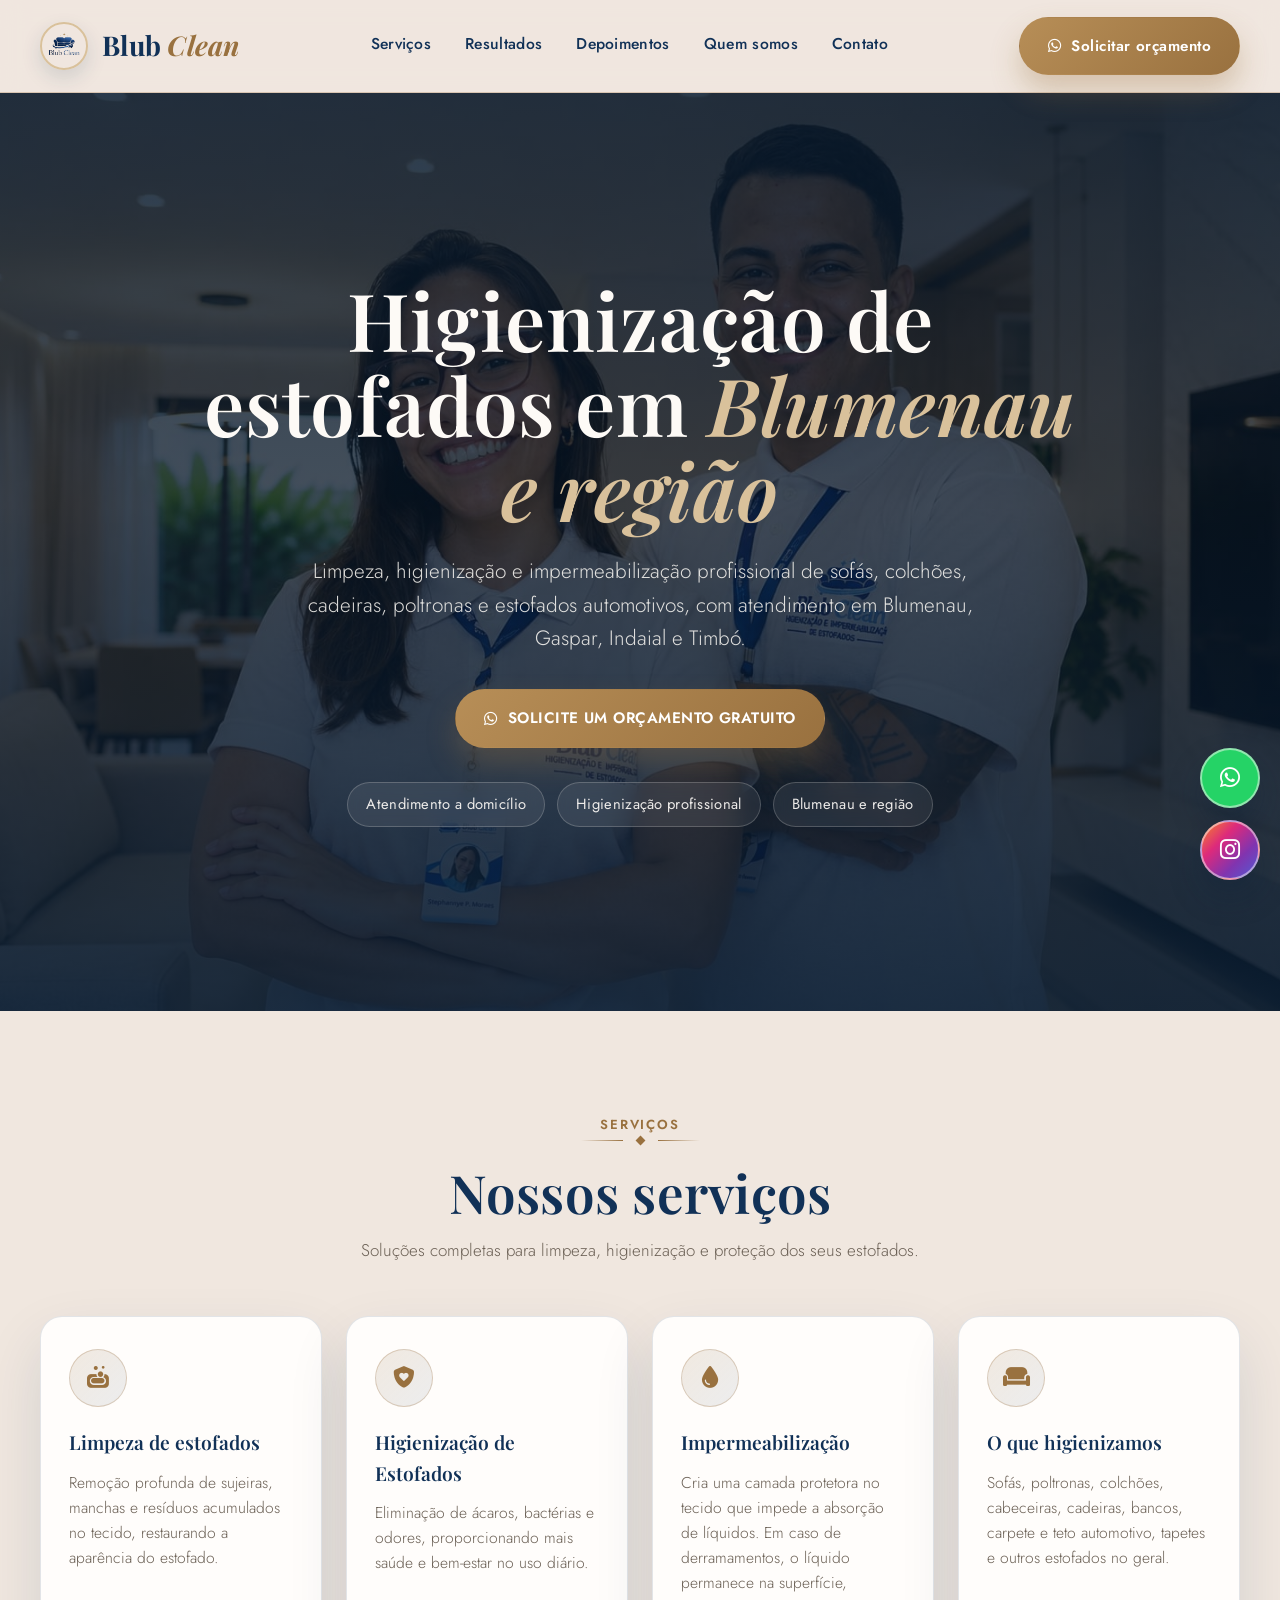
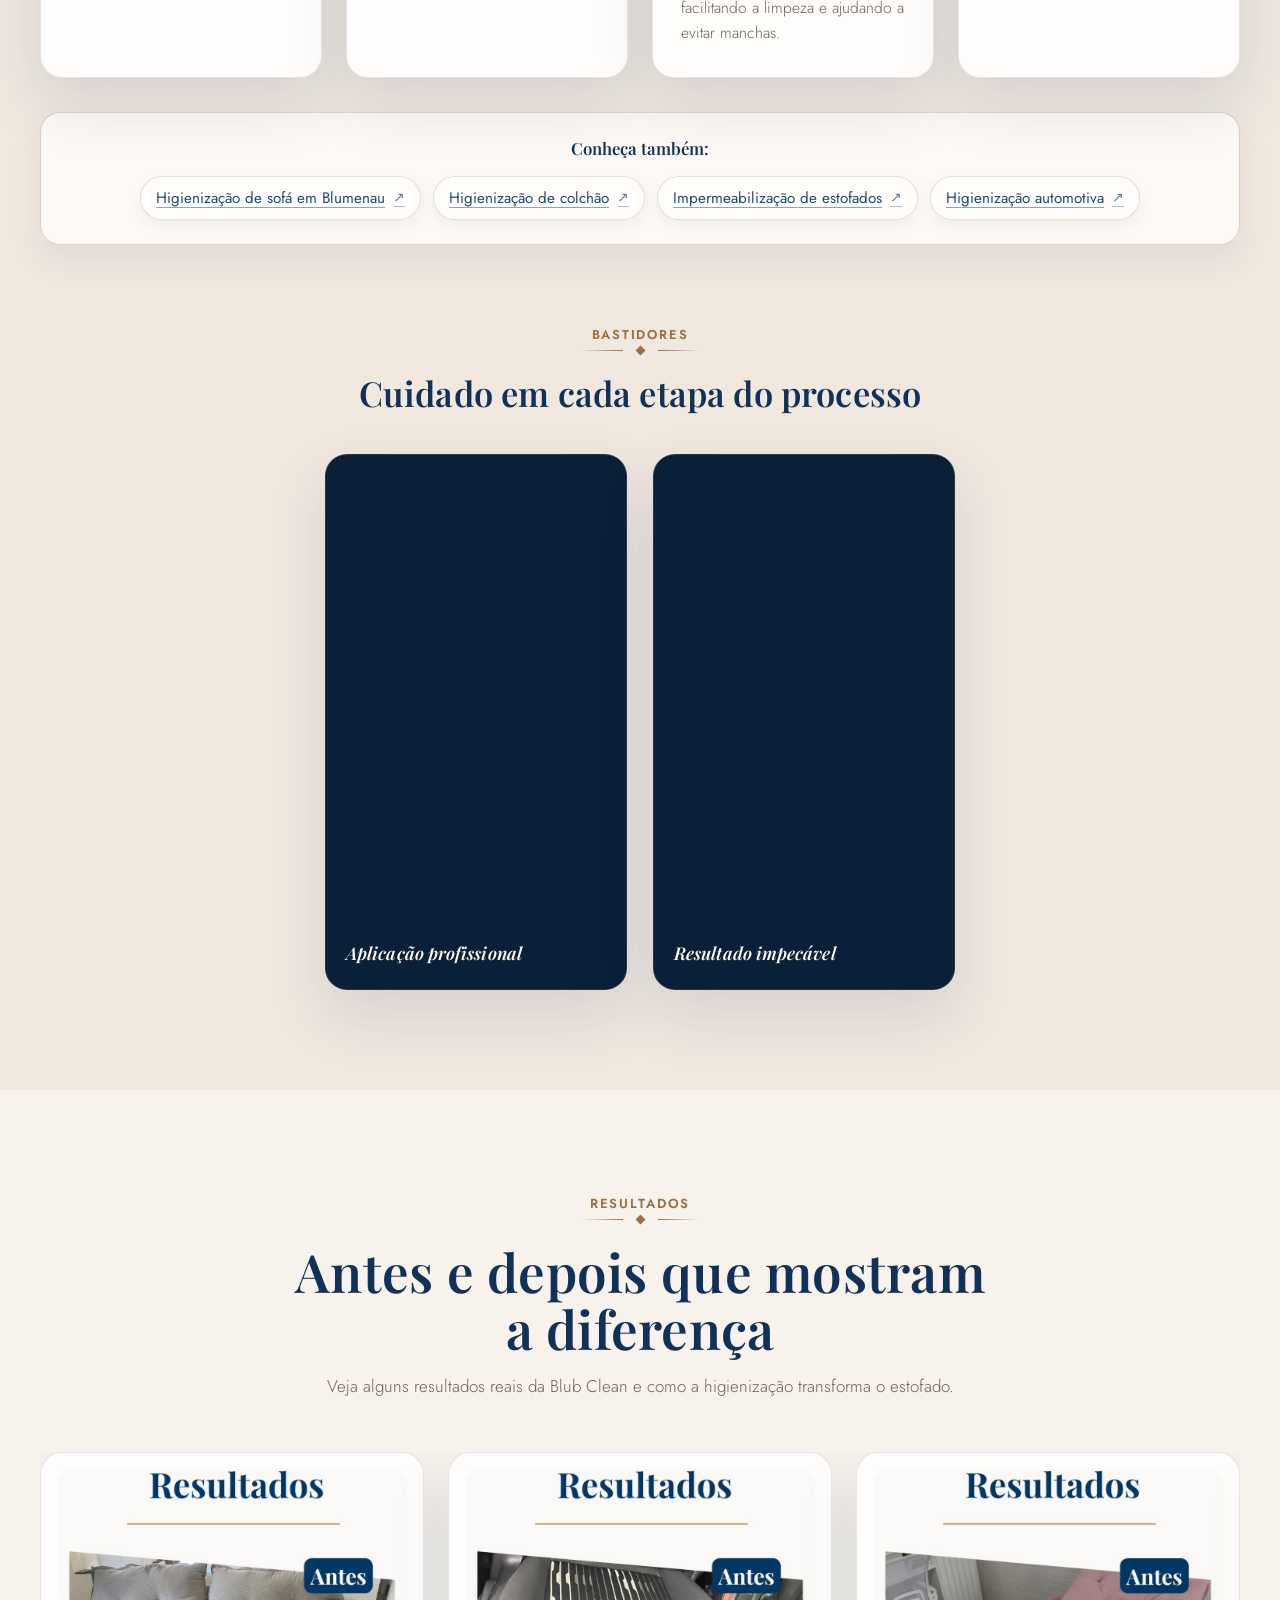
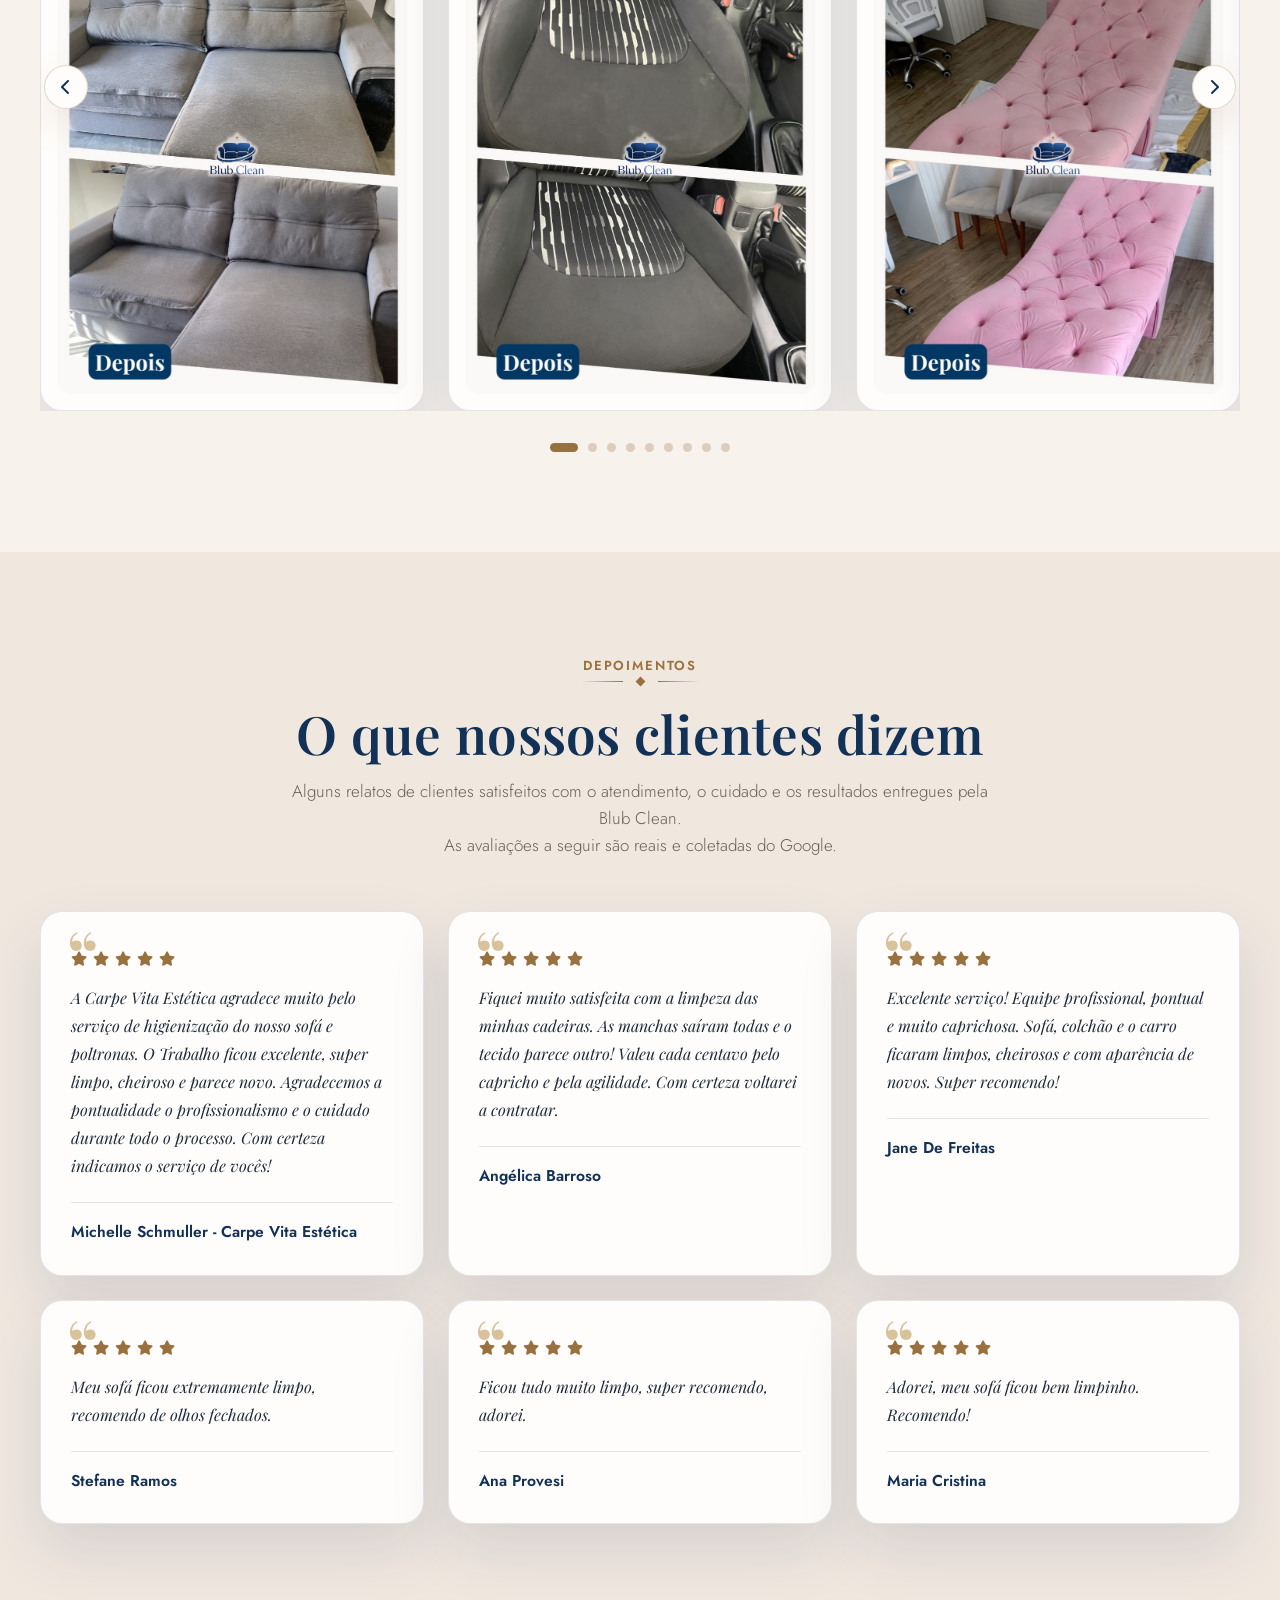
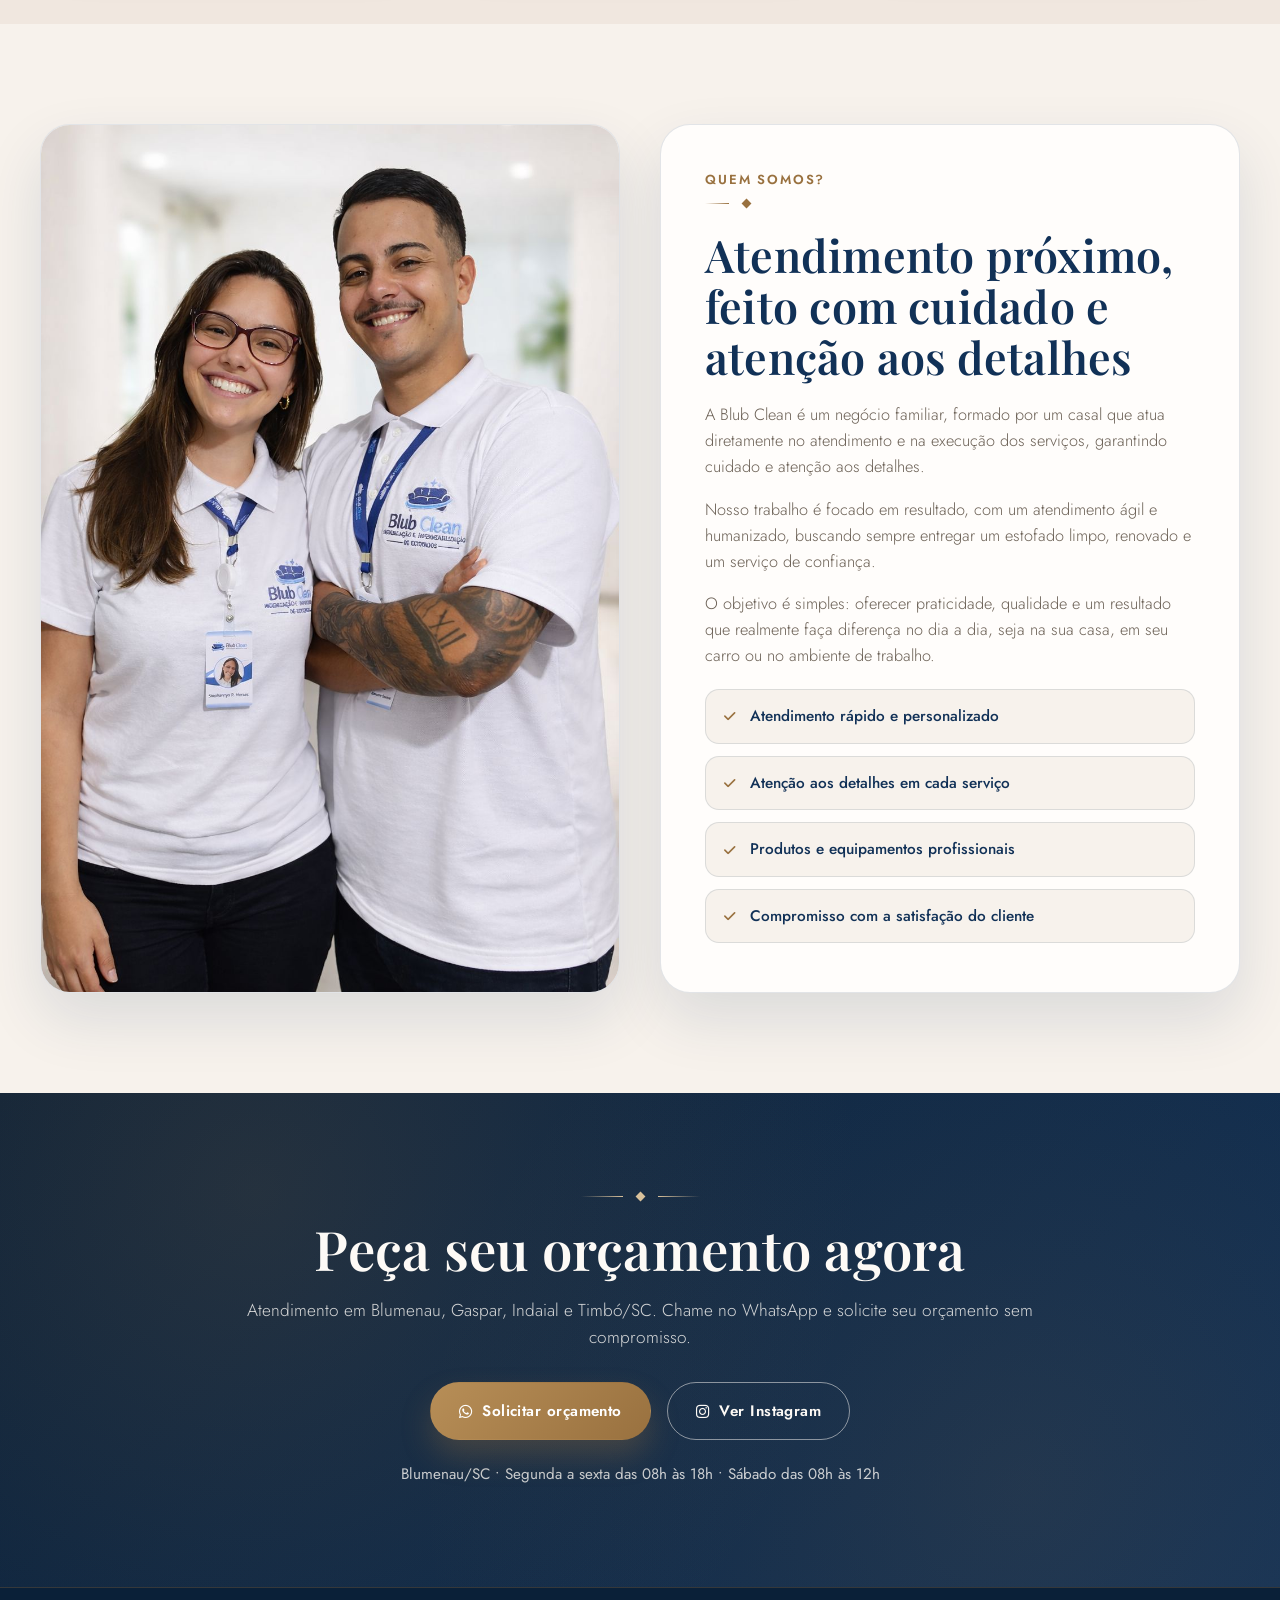
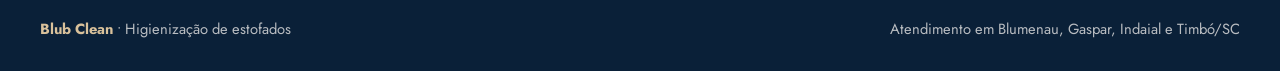
==== commit 646bc0ed: "Rolagem suave entre seções" ====
--- a/index.html
+++ b/index.html
@@ -70,7 +70,7 @@
     rel="stylesheet"
     href="https://cdnjs.cloudflare.com/ajax/libs/font-awesome/6.5.2/css/all.min.css"
   />
-  <link rel="stylesheet" href="css/styles_blubclean_premium.css?v=20260917-3">
+  <link rel="stylesheet" href="css/styles_blubclean_premium.css?v=20260917-4">
 
   <link rel="stylesheet" href="css/motion.css?v=20260917-3">
   <script src="js/motion.js?v=20260917-3" defer></script>
@@ -592,6 +592,6 @@
     </a>
   </div>
 
-  <script src="js/main.js?v=20260917-3" defer></script>
+  <script src="js/main.js?v=20260917-4" defer></script>
 </body>
 </html>
--- a/css/styles_blubclean_premium.css
+++ b/css/styles_blubclean_premium.css
@@ -34,7 +34,8 @@
 }
 
 html {
-  scroll-behavior: smooth;
+  /* A rolagem entre seções é animada pelo JS para ter duração/easing consistentes. */
+  scroll-behavior: auto;
 }
 
 section[id] {
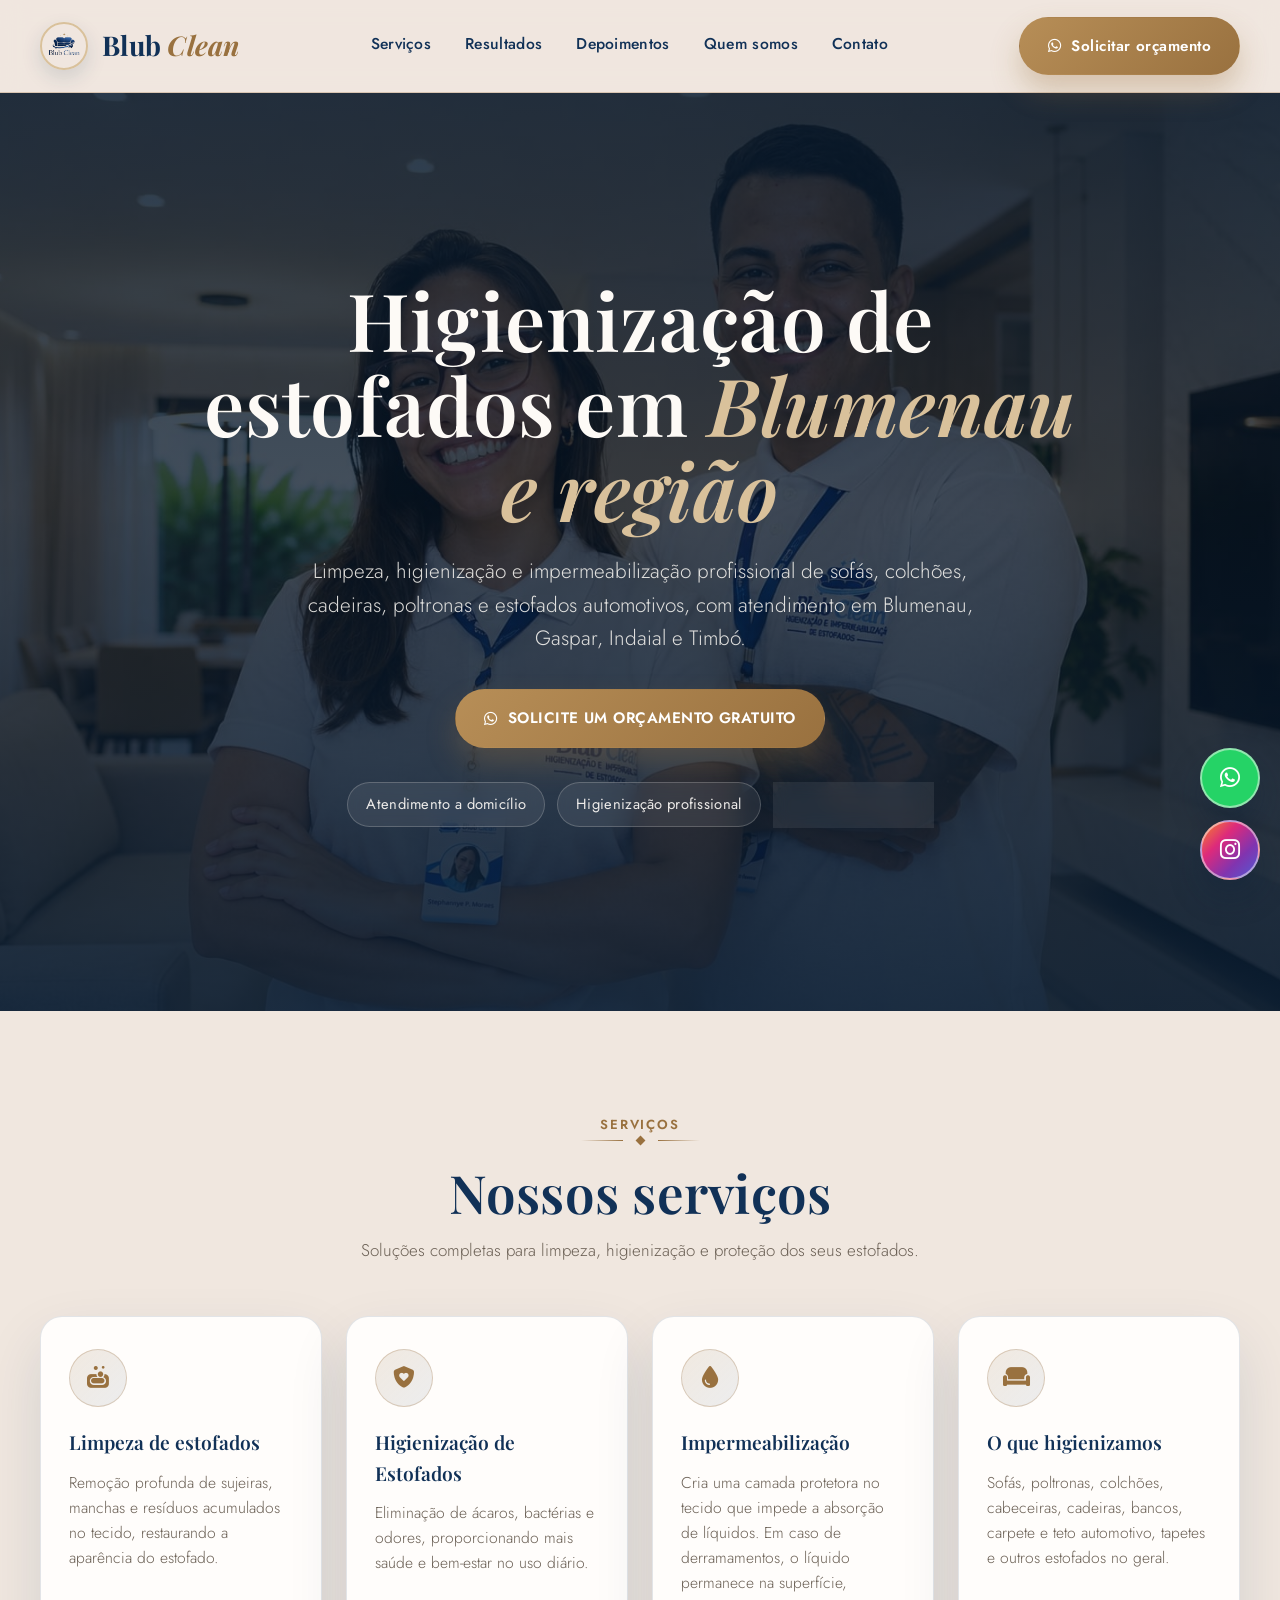
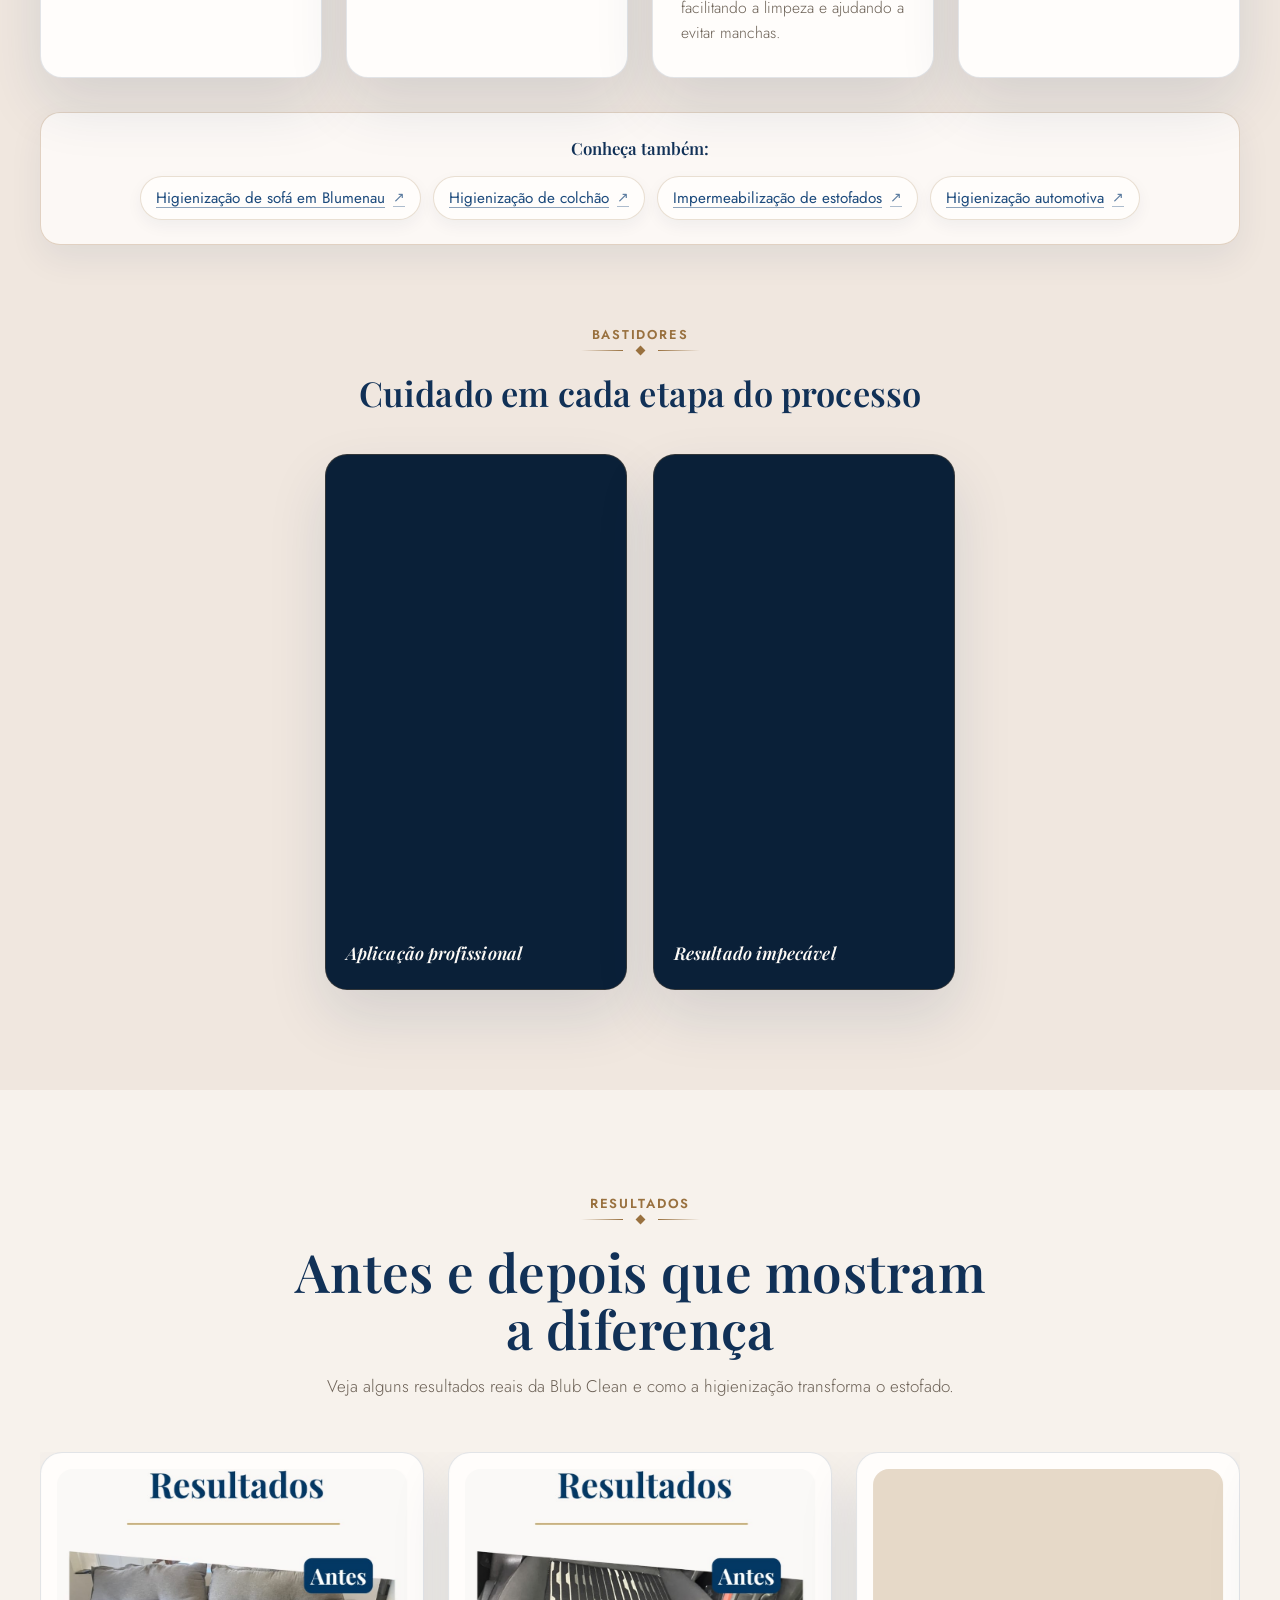
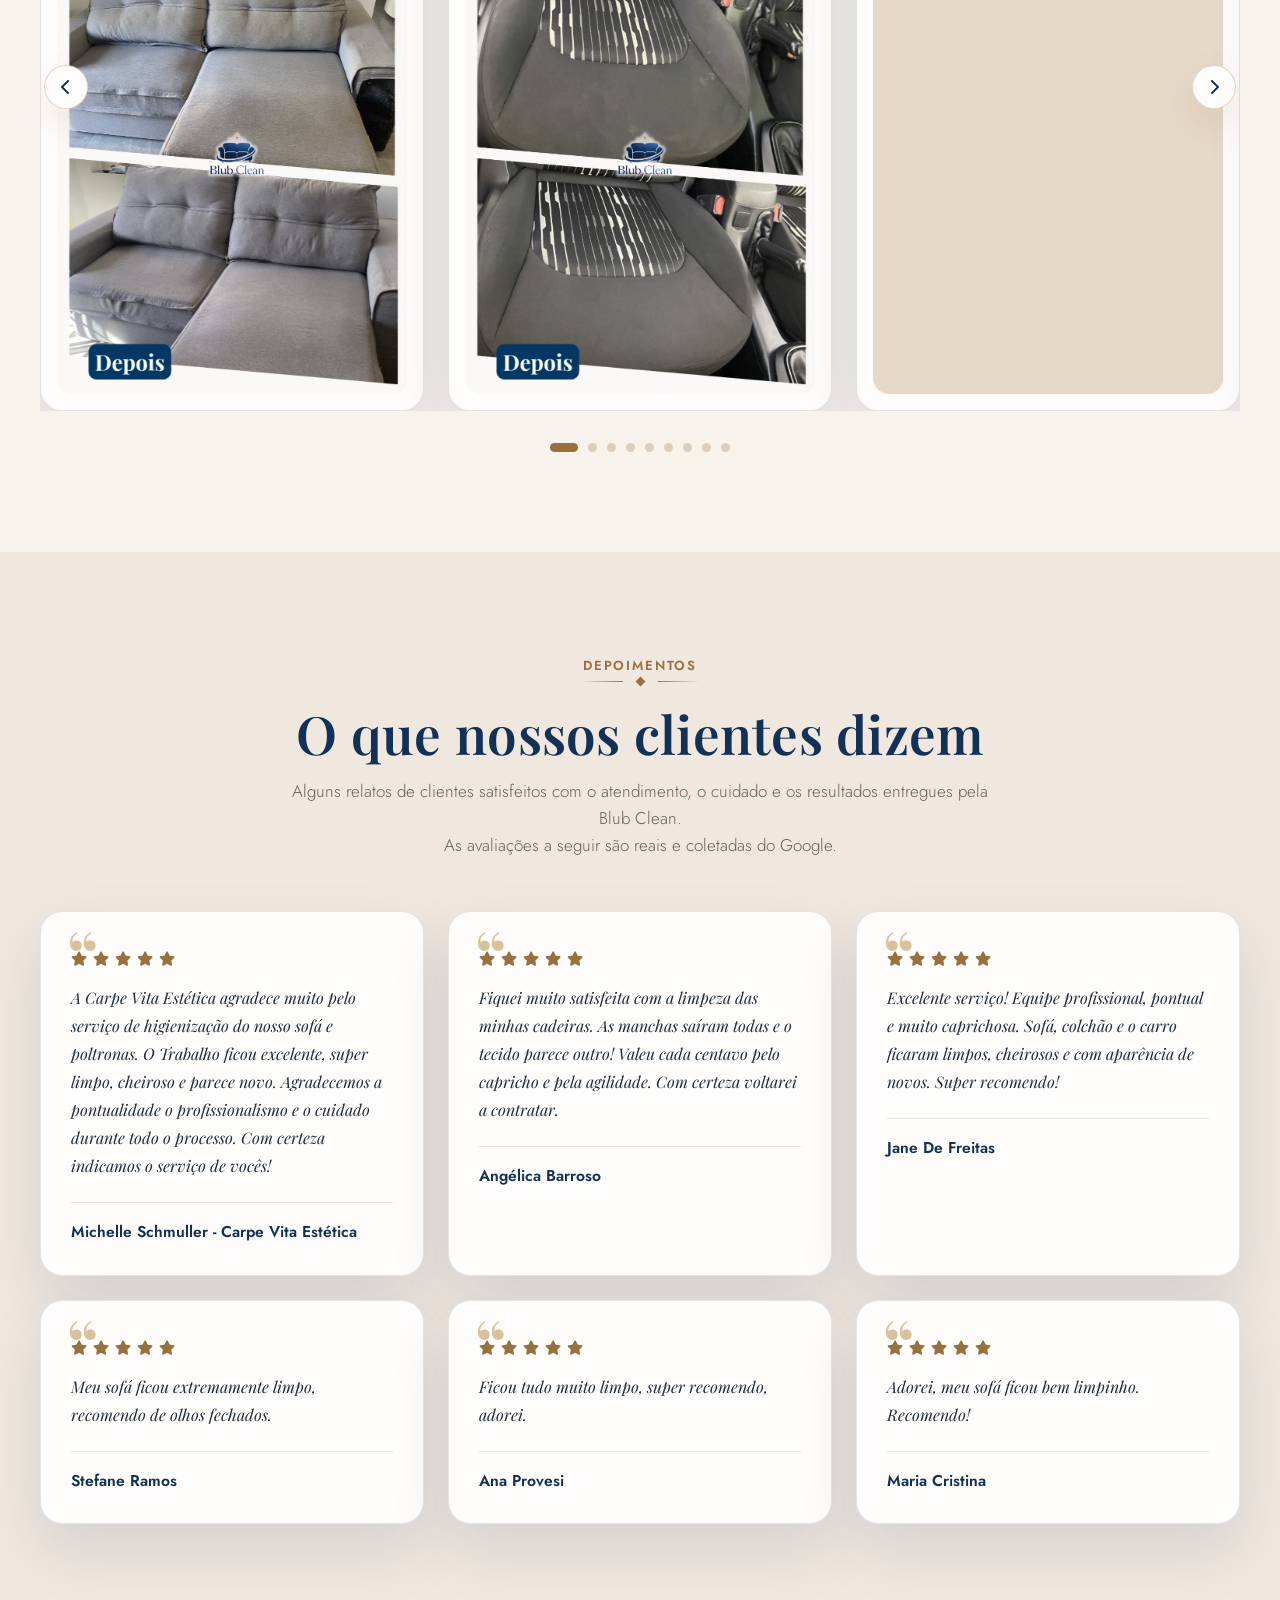
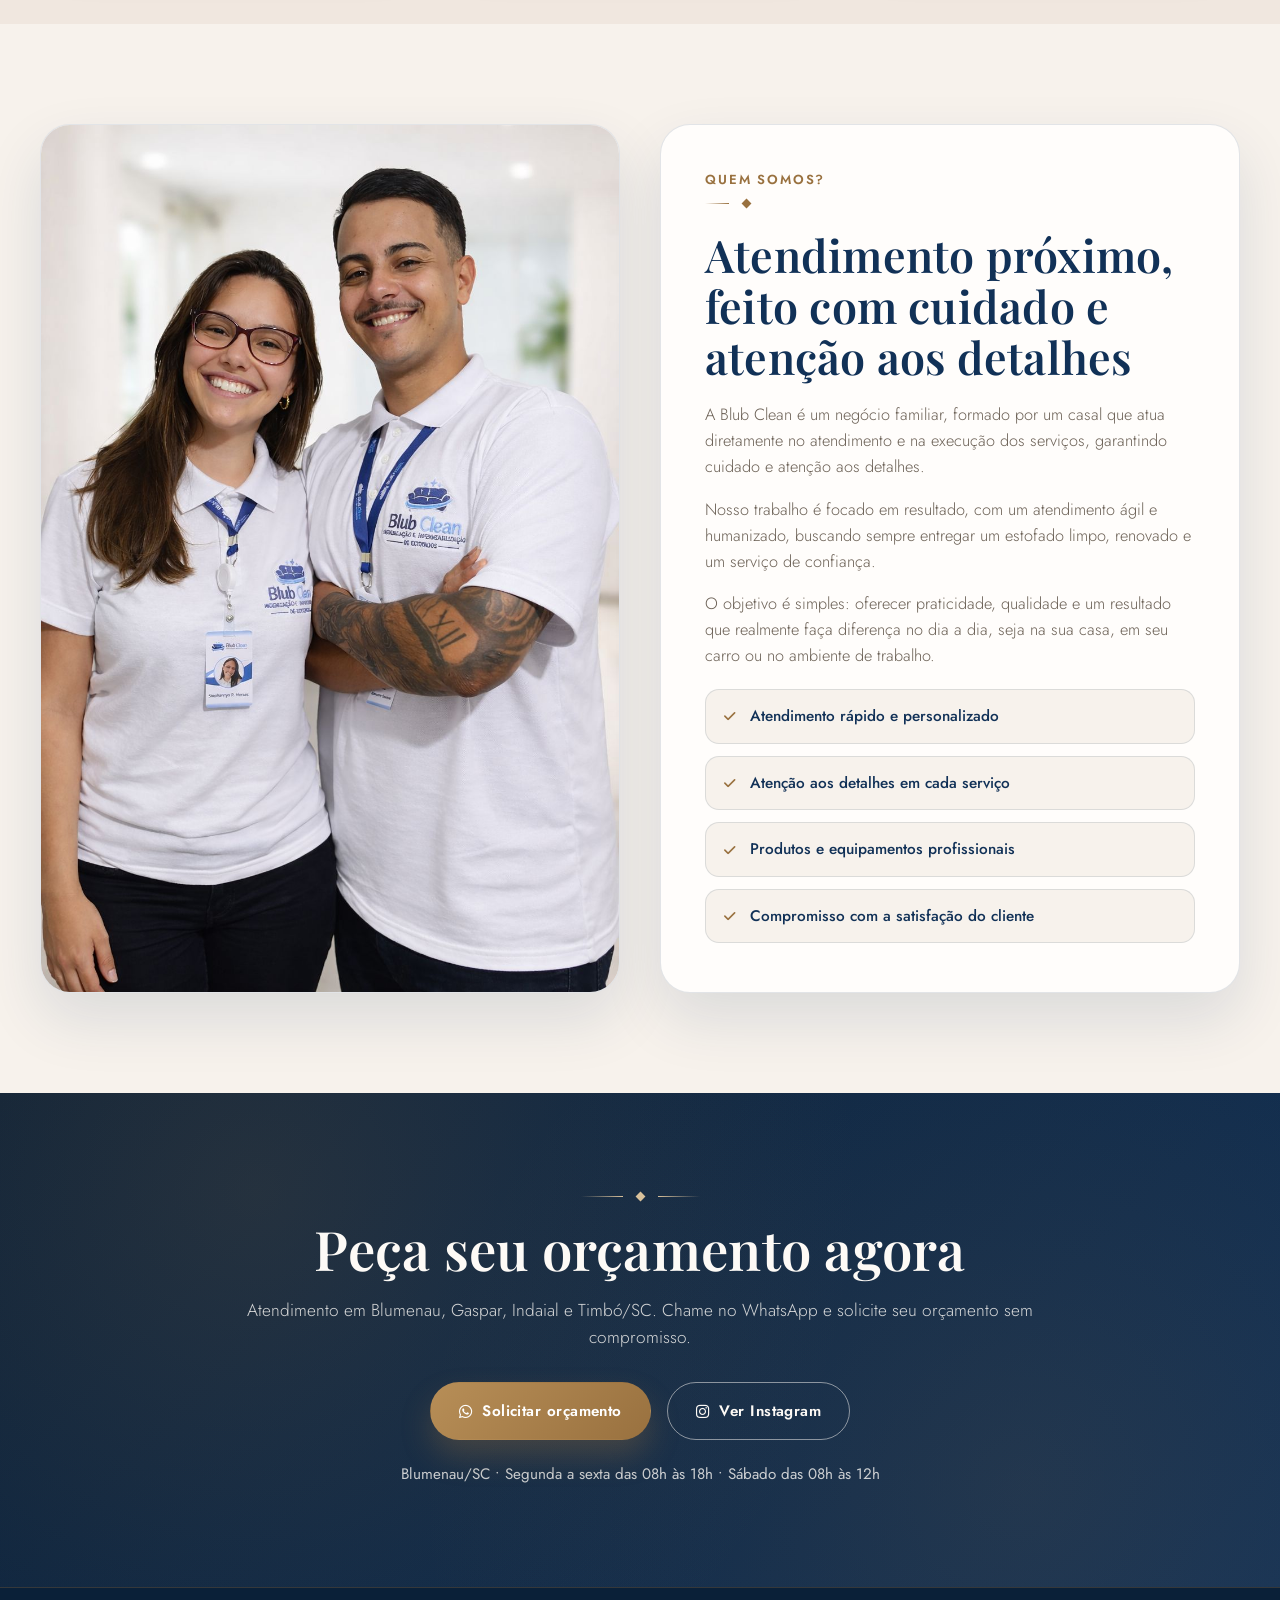
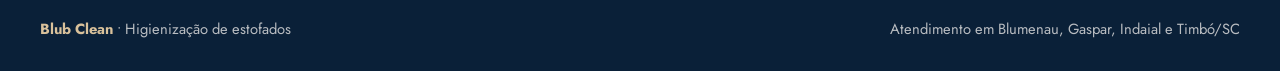
==== commit 66cfc0b1: "Organização de estilos em um só arquivo CSS" ====
--- a/index.html
+++ b/index.html
@@ -70,10 +70,8 @@
     rel="stylesheet"
     href="https://cdnjs.cloudflare.com/ajax/libs/font-awesome/6.5.2/css/all.min.css"
   />
-  <link rel="stylesheet" href="css/styles_blubclean_premium.css?v=20260917-4">
-
-  <link rel="stylesheet" href="css/motion.css?v=20260917-3">
   <script src="js/motion.js?v=20260917-3" defer></script>
+  <link rel="stylesheet" href="css/styles.css?v=20260917-5">
 </head>
 <body>
   <div class="mobile-menu-backdrop" id="mobileMenuBackdrop"></div>
@@ -323,7 +321,6 @@
               </article>
             </div>
 
-
             <div class="gallery-slide">
               <article class="card gallery-card">
                 <div class="gallery-media">
@@ -397,7 +394,6 @@
               <strong>Michelle Schmuller - Carpe Vita Estética</strong>
             </div>
           </article>
-
 
           <article class="testimonial-card">
             <div class="testimonial-stars">
--- a/css/styles.css
+++ b/css/styles.css
@@ -0,0 +1,2499 @@
+/* ============================================================
+   BLUB CLEAN — STYLESHEET PRINCIPAL
+   Arquivo único: visual base + páginas de serviço + animações.
+   ============================================================ */
+
+/* ============================================================
+   1. VISUAL PRINCIPAL
+   ============================================================ */
+
+/* ============================================================
+   BLUB CLEAN — Design tokens
+   Bege #f0e7df · Azul #113157 · Dourado #99713f
+   ============================================================ */
+
+:root {
+  --cream:        #f0e7df;
+  --cream-soft:   #f7f2ec;
+  --cream-deep:   #e6d9c8;
+  --navy:         #113157;
+  --navy-deep:    #0a2038;
+  --navy-soft:    #1c4a7c;
+  --gold:         #99713f;
+  --gold-light:   #b78e57;
+  --gold-pale:    #d9c19b;
+  --surface:      #fffdfb;
+  --text:         #1e2b3a;
+  --muted:        #6b6055;
+  --muted-cool:   #5c6a7a;
+  --line:         rgba(17, 49, 87, 0.12);
+  --line-gold:    rgba(153, 113, 63, 0.28);
+  --shadow:       0 26px 60px rgba(17, 49, 87, 0.12);
+  --shadow-soft:  0 16px 36px rgba(153, 113, 63, 0.16);
+  --shadow-navy:  0 22px 50px rgba(10, 32, 56, 0.28);
+  --radius:       22px;
+  --radius-lg:    30px;
+  --max:          1200px;
+}
+
+* {
+  box-sizing: border-box;
+  margin: 0;
+  padding: 0;
+}
+
+html {
+  /* A rolagem entre seções é animada pelo JS para ter duração/easing consistentes. */
+  scroll-behavior: auto;
+}
+
+section[id] {
+  scroll-margin-top: 96px;
+}
+
+body {
+  font-family: 'Jost', 'Inter', Arial, Helvetica, sans-serif;
+  background: var(--cream);
+  color: var(--text);
+  line-height: 1.6;
+  -webkit-font-smoothing: antialiased;
+}
+
+h1, h2, h3, .brand {
+  font-family: 'Playfair Display', Georgia, 'Times New Roman', serif;
+  color: var(--navy);
+  font-weight: 600;
+}
+
+a {
+  color: inherit;
+  text-decoration: none;
+}
+
+img {
+  max-width: 100%;
+  display: block;
+}
+
+::selection {
+  background: var(--gold-pale);
+  color: var(--navy-deep);
+}
+
+.container {
+  width: min(calc(100% - 32px), var(--max));
+  margin-inline: auto;
+}
+
+/* ============================================================
+   Ornamento assinatura — divisor com losango dourado
+   ============================================================ */
+
+.ornament {
+  display: flex;
+  align-items: center;
+  justify-content: center;
+  gap: 14px;
+  margin: 0 auto 20px;
+}
+
+.ornament .line {
+  width: 42px;
+  height: 1px;
+  background: linear-gradient(90deg, transparent, var(--gold));
+}
+
+.ornament .line.right {
+  background: linear-gradient(90deg, var(--gold), transparent);
+}
+
+.ornament .dot {
+  width: 7px;
+  height: 7px;
+  transform: rotate(45deg);
+  background: var(--gold);
+  flex-shrink: 0;
+}
+
+.ornament.on-dark .line {
+  background: linear-gradient(90deg, transparent, var(--gold-pale));
+}
+
+.ornament.on-dark .line.right {
+  background: linear-gradient(90deg, var(--gold-pale), transparent);
+}
+
+.ornament.on-dark .dot {
+  background: var(--gold-pale);
+}
+
+/* ============================================================
+   Header
+   ============================================================ */
+
+.header {
+  position: sticky;
+  top: 0;
+  z-index: 30;
+  background: rgba(240, 231, 223, 0.92);
+  backdrop-filter: blur(14px);
+  border-bottom: 1px solid var(--line-gold);
+}
+
+.header-inner {
+  min-height: 92px;
+  display: grid;
+  grid-template-columns: auto 1fr auto;
+  align-items: center;
+  gap: 28px;
+}
+
+.brand {
+  display: inline-flex;
+  align-items: center;
+  gap: 14px;
+  font-size: 1.7rem;
+  font-weight: 700;
+  letter-spacing: 0.01em;
+  white-space: nowrap;
+  color: var(--navy);
+}
+
+.brand-logo {
+  width: 48px;
+  height: 48px;
+  border-radius: 50%;
+  object-fit: cover;
+  border: 2px solid var(--gold-pale);
+  box-shadow: 0 8px 20px rgba(17, 49, 87, 0.14);
+}
+
+.brand .light {
+  color: var(--gold);
+  font-style: italic;
+}
+
+.nav {
+  display: flex;
+  align-items: center;
+  justify-content: center;
+  gap: 34px;
+  flex-wrap: wrap;
+}
+
+.nav a {
+  position: relative;
+  color: var(--navy);
+  font-weight: 500;
+  font-size: 0.98rem;
+  letter-spacing: 0.02em;
+  transition: 0.25s ease;
+  padding-bottom: 4px;
+}
+
+.nav a::after {
+  content: "";
+  position: absolute;
+  left: 0;
+  right: 100%;
+  bottom: 0;
+  height: 1px;
+  background: var(--gold);
+  transition: right 0.28s ease;
+}
+
+.nav a:hover {
+  color: var(--gold);
+}
+
+.nav a:hover::after {
+  right: 0;
+}
+
+.header-cta {
+  display: flex;
+  align-items: center;
+  justify-content: flex-end;
+}
+
+/* ============================================================
+   Botões
+   ============================================================ */
+
+.btn {
+  display: inline-flex;
+  align-items: center;
+  justify-content: center;
+  gap: 10px;
+  border-radius: 999px;
+  padding: 16px 28px;
+  font-weight: 600;
+  font-size: 0.95rem;
+  letter-spacing: 0.03em;
+  border: 1px solid transparent;
+  transition: 0.25s ease;
+  cursor: pointer;
+  text-align: center;
+}
+
+.btn:hover {
+  transform: translateY(-2px);
+}
+
+.btn-primary {
+  background: linear-gradient(135deg, var(--gold-light), var(--gold));
+  color: #fff;
+  box-shadow: 0 16px 30px rgba(153, 113, 63, 0.32);
+}
+
+.btn-primary:hover {
+  filter: brightness(1.04);
+  box-shadow: 0 20px 38px rgba(153, 113, 63, 0.4);
+}
+
+.btn-secondary {
+  background: transparent;
+  border-color: var(--navy);
+  color: var(--navy);
+}
+
+.btn-secondary:hover {
+  background: var(--navy);
+  color: #fff;
+}
+
+/* ============================================================
+   Hero
+   ============================================================ */
+
+.hero {
+  position: relative;
+  min-height: calc(100vh - 92px);
+  display: flex;
+  align-items: center;
+  justify-content: center;
+  overflow: hidden;
+  color: #fff;
+}
+
+.hero-bg {
+  position: absolute;
+  inset: 0;
+  z-index: 0;
+  overflow: hidden;
+}
+
+.hero-photo {
+  position: absolute;
+  inset: 0;
+  width: 100%;
+  height: 100%;
+  object-fit: cover;
+  object-position: center 28%;
+  filter: brightness(0.5) saturate(1.05);
+}
+
+.hero-video {
+  position: absolute;
+  inset: 0;
+  width: 100%;
+  height: 100%;
+  object-fit: cover;
+  opacity: 0;
+  transition: opacity 1.2s ease;
+  transform: scale(1.14);
+  filter: brightness(0.5) saturate(1.05);
+}
+
+.hero-video.active {
+  opacity: 1;
+}
+
+.hero::after {
+  content: "";
+  position: absolute;
+  inset: 0;
+  background:
+    linear-gradient(180deg, rgba(10, 32, 56, 0.72) 0%, rgba(10, 32, 56, 0.5) 45%, rgba(10, 32, 56, 0.82) 100%);
+  z-index: 1;
+  pointer-events: none;
+}
+
+.hero .container {
+  position: relative;
+  z-index: 2;
+  display: flex;
+  justify-content: center;
+}
+
+.hero-content {
+  text-align: center;
+  max-width: 900px;
+  padding: 84px 0;
+  margin-inline: auto;
+}
+
+.eyebrow {
+  display: inline-flex;
+  align-items: center;
+  justify-content: center;
+  gap: 10px;
+  background: rgba(240, 231, 223, 0.08);
+  border: 1px solid var(--gold-pale);
+  color: var(--gold-pale);
+  padding: 11px 22px;
+  border-radius: 999px;
+  font-weight: 500;
+  font-size: 0.88rem;
+  letter-spacing: 0.08em;
+  text-transform: uppercase;
+  margin-bottom: 30px;
+  backdrop-filter: blur(8px);
+}
+
+h1 {
+  font-size: clamp(2.6rem, 6.4vw, 5rem);
+  line-height: 1.06;
+  letter-spacing: 0.005em;
+  margin-bottom: 24px;
+  color: #fdfaf6;
+  font-weight: 600;
+}
+
+h1 .highlight {
+  color: var(--gold-pale);
+  font-style: italic;
+}
+
+.hero p {
+  max-width: 720px;
+  margin: 0 auto 34px;
+  font-size: clamp(1.05rem, 2vw, 1.3rem);
+  color: rgba(253, 250, 246, 0.86);
+  font-weight: 300;
+}
+
+.hero-actions {
+  display: flex;
+  gap: 16px;
+  justify-content: center;
+  flex-wrap: wrap;
+  margin-bottom: 34px;
+}
+
+.hero-features {
+  display: flex;
+  gap: 12px;
+  justify-content: center;
+  flex-wrap: wrap;
+  list-style: none;
+}
+
+.hero-features li {
+  background: rgba(253, 250, 246, 0.08);
+  border: 1px solid rgba(253, 250, 246, 0.2);
+  padding: 10px 18px;
+  border-radius: 999px;
+  font-weight: 400;
+  font-size: 0.92rem;
+  letter-spacing: 0.02em;
+  color: rgba(253, 250, 246, 0.92);
+  backdrop-filter: blur(8px);
+}
+
+/* ============================================================
+   Seções gerais
+   ============================================================ */
+
+section {
+  padding: 100px 0;
+}
+
+.section-head {
+  text-align: center;
+  max-width: 720px;
+  margin: 0 auto 52px;
+}
+
+.section-head span,
+.section-tag {
+  color: var(--gold);
+  font-weight: 600;
+  text-transform: uppercase;
+  letter-spacing: 0.14em;
+  font-size: 0.82rem;
+}
+
+.section-head h2 {
+  font-size: clamp(2rem, 4.4vw, 3.3rem);
+  line-height: 1.08;
+  margin: 14px 0 16px;
+  letter-spacing: 0.005em;
+}
+
+.section-head p {
+  color: var(--muted);
+  font-size: 1.06rem;
+  font-weight: 300;
+}
+
+#servicos {
+  background: var(--cream);
+}
+
+#galeria {
+  background: var(--cream-soft) !important;
+}
+
+#depoimentos {
+  background: var(--cream) !important;
+}
+
+#donos {
+  background: var(--cream-soft);
+}
+
+/* ============================================================
+   Cards de serviço
+   ============================================================ */
+
+.cards {
+  display: grid;
+  grid-template-columns: repeat(4, minmax(0, 1fr));
+  gap: 24px;
+}
+
+.card {
+  background: var(--surface);
+  border: 1px solid var(--line);
+  border-radius: var(--radius);
+  padding: 32px 28px;
+  box-shadow: var(--shadow);
+  transition: 0.3s ease;
+}
+
+.card:hover {
+  transform: translateY(-6px);
+  border-color: var(--line-gold);
+  box-shadow: var(--shadow-soft);
+}
+
+.card .icon {
+  width: 58px;
+  height: 58px;
+  display: grid;
+  place-items: center;
+  border-radius: 50%;
+  background: linear-gradient(135deg, rgba(153, 113, 63, 0.14), rgba(17, 49, 87, 0.08));
+  color: var(--gold);
+  font-size: 1.35rem;
+  margin-bottom: 20px;
+  border: 1px solid var(--line-gold);
+}
+
+.card h3 {
+  margin-bottom: 12px;
+  font-size: 1.2rem;
+  font-weight: 600;
+}
+
+.card p {
+  color: var(--muted);
+  font-size: 0.98rem;
+  font-weight: 300;
+}
+
+/* ============================================================
+   Bastidores — vídeos verticais na seção de serviços
+   ============================================================ */
+
+.process-head {
+  text-align: center;
+  max-width: 640px;
+  margin: 76px auto 40px;
+}
+
+.process-head span {
+  color: var(--gold);
+  font-weight: 600;
+  text-transform: uppercase;
+  letter-spacing: 0.14em;
+  font-size: 0.8rem;
+}
+
+.process-head h3 {
+  font-size: clamp(1.5rem, 3vw, 2.15rem);
+  line-height: 1.15;
+  margin-top: 6px;
+  letter-spacing: 0.005em;
+}
+
+.process-showcase {
+  display: grid;
+  grid-template-columns: repeat(3, minmax(0, 1fr));
+  gap: 26px;
+}
+
+.process-video-card {
+  position: relative;
+  border-radius: var(--radius);
+  overflow: hidden;
+  aspect-ratio: 9 / 16;
+  box-shadow: var(--shadow);
+  border: 1px solid var(--line-gold);
+  background: var(--navy-deep);
+}
+
+.process-video-card video {
+  width: 100%;
+  height: 100%;
+  object-fit: cover;
+  display: block;
+  pointer-events: none;
+  user-select: none;
+  -webkit-user-select: none;
+}
+
+/* Os MP4s desta seção funcionam visualmente como GIFs: sem interface de player. */
+.process-video-card video::-webkit-media-controls,
+.process-video-card video::-webkit-media-controls-enclosure,
+.process-video-card video::-webkit-media-controls-panel,
+.process-video-card video::-webkit-media-controls-play-button,
+.process-video-card video::-webkit-media-controls-timeline {
+  display: none !important;
+  -webkit-appearance: none;
+}
+
+.process-video-card::after {
+  content: "";
+  position: absolute;
+  inset: 0;
+  background: linear-gradient(180deg, transparent 55%, rgba(10, 32, 56, 0.82) 100%);
+  pointer-events: none;
+}
+
+.process-caption {
+  position: absolute;
+  left: 0;
+  right: 0;
+  bottom: 0;
+  z-index: 2;
+  padding: 26px 20px 22px;
+  color: #fdfaf6;
+  font-family: 'Playfair Display', serif;
+  font-style: italic;
+  font-weight: 600;
+  font-size: 1.1rem;
+  letter-spacing: 0.005em;
+}
+
+@media (max-width: 992px) {
+  .process-showcase {
+    grid-template-columns: repeat(2, minmax(0, 1fr));
+  }
+
+  .process-showcase .process-video-card:last-child {
+    grid-column: span 2;
+    max-width: 340px;
+    margin: 0 auto;
+  }
+}
+
+@media (max-width: 620px) {
+  .process-showcase {
+    grid-template-columns: 1fr;
+  }
+
+  .process-showcase .process-video-card:last-child {
+    grid-column: span 1;
+    max-width: 100%;
+  }
+
+  .process-head {
+    margin: 56px auto 32px;
+  }
+}
+
+/* ============================================================
+   Quem somos / split
+   ============================================================ */
+
+.split {
+  display: grid;
+  grid-template-columns: 1fr 1fr;
+  gap: 40px;
+  align-items: stretch;
+}
+
+.about-box {
+  background: var(--surface);
+  border: 1px solid var(--line);
+  border-radius: var(--radius-lg);
+  padding: 44px;
+  box-shadow: var(--shadow);
+}
+
+.about-box.photo-box {
+  padding: 0;
+  overflow: hidden;
+  min-height: 420px;
+}
+
+.about-box.photo-box img {
+  width: 100%;
+  height: 100%;
+  object-fit: cover;
+  display: block;
+}
+
+.about-box h2 {
+  font-size: clamp(1.9rem, 3.6vw, 2.8rem);
+  line-height: 1.14;
+  margin-bottom: 20px;
+  letter-spacing: 0.005em;
+}
+
+.about-box p {
+  color: var(--muted);
+  margin-bottom: 16px;
+  font-size: 1.02rem;
+  font-weight: 300;
+}
+
+.check-list {
+  list-style: none;
+  display: grid;
+  gap: 12px;
+  margin-top: 20px;
+}
+
+.check-list li {
+  position: relative;
+  background: var(--cream-soft);
+  border: 1px solid var(--line);
+  border-radius: 14px;
+  padding: 14px 18px 14px 44px;
+  font-weight: 500;
+  font-size: 0.96rem;
+  color: var(--navy);
+}
+
+.check-list li::before {
+  content: "\f00c";
+  font-family: "Font Awesome 6 Free";
+  font-weight: 900;
+  position: absolute;
+  left: 18px;
+  top: 50%;
+  transform: translateY(-50%);
+  color: var(--gold);
+  font-size: 0.82rem;
+}
+
+/* ============================================================
+   Testemunhos — cartão com aspas douradas, inspirado no feed
+   ============================================================ */
+
+.testimonials-grid {
+  display: grid;
+  grid-template-columns: repeat(3, minmax(0, 1fr));
+  gap: 24px;
+}
+
+.testimonial-card {
+  position: relative;
+  background: var(--surface);
+  border: 1px solid var(--line);
+  border-radius: var(--radius);
+  padding: 40px 30px 30px;
+  box-shadow: var(--shadow);
+  height: 100%;
+}
+
+.testimonial-card::before {
+  content: "\201C";
+  position: absolute;
+  top: 8px;
+  left: 26px;
+  font-family: 'Playfair Display', serif;
+  font-size: 4.2rem;
+  color: var(--gold-pale);
+  line-height: 1;
+  font-weight: 700;
+}
+
+.testimonial-stars {
+  display: flex;
+  gap: 6px;
+  margin-bottom: 18px;
+  color: var(--gold);
+  font-size: 0.9rem;
+}
+
+.testimonial-text {
+  color: var(--text);
+  line-height: 1.75;
+  margin-bottom: 22px;
+  font-size: 1rem;
+  font-style: italic;
+  font-family: 'Playfair Display', serif;
+  font-weight: 400;
+}
+
+.testimonial-author {
+  display: flex;
+  flex-direction: column;
+  gap: 4px;
+  padding-top: 16px;
+  border-top: 1px solid var(--line);
+}
+
+.testimonial-author strong {
+  color: var(--navy);
+  font-size: 0.98rem;
+  font-family: 'Jost', sans-serif;
+  font-weight: 600;
+}
+
+.testimonial-author span {
+  color: var(--muted);
+  font-size: 0.88rem;
+}
+
+/* ============================================================
+   Painel informativo (reservado / genérico)
+   ============================================================ */
+
+.info-panel {
+  background: linear-gradient(160deg, var(--navy-deep), var(--navy));
+  color: #fff;
+  border-radius: var(--radius-lg);
+  padding: 40px;
+  box-shadow: var(--shadow-navy);
+  display: flex;
+  flex-direction: column;
+  justify-content: center;
+}
+
+.info-panel h3 {
+  color: #fff;
+  font-size: 1.75rem;
+  margin-bottom: 16px;
+}
+
+.info-panel p,
+.info-panel li {
+  color: rgba(253, 250, 246, 0.82);
+}
+
+.info-panel ul {
+  list-style: none;
+  display: grid;
+  gap: 14px;
+  margin: 20px 0 28px;
+}
+
+.badges {
+  display: flex;
+  gap: 12px;
+  flex-wrap: wrap;
+  justify-content: center;
+}
+
+.badge {
+  background: var(--surface);
+  border: 1px solid var(--line-gold);
+  border-radius: 999px;
+  padding: 12px 20px;
+  font-weight: 600;
+  color: var(--navy);
+  box-shadow: var(--shadow-soft);
+}
+
+.quality-grid {
+  display: grid;
+  grid-template-columns: repeat(3, minmax(0, 1fr));
+  gap: 22px;
+}
+
+/* ============================================================
+   Galeria (antes/depois)
+   ============================================================ */
+
+.gallery-slider {
+  position: relative;
+  overflow: hidden;
+  width: 100%;
+  touch-action: pan-y;
+  user-select: none;
+  -webkit-user-select: none;
+}
+
+.gallery-track {
+  display: flex;
+  gap: 24px;
+  will-change: transform;
+}
+
+.gallery-track.dragging {
+  cursor: grabbing;
+  transition: none !important;
+}
+
+.gallery-slide {
+  min-width: calc((100% - 48px) / 3);
+  max-width: calc((100% - 48px) / 3);
+  flex: 0 0 calc((100% - 48px) / 3);
+}
+
+.gallery-card {
+  height: 100%;
+  padding: 16px;
+  background: var(--surface);
+}
+
+.gallery-media {
+  aspect-ratio: 4 / 6;
+  border-radius: 16px;
+  overflow: hidden;
+  background: var(--cream-deep);
+}
+
+.gallery-media img,
+.gallery-media video {
+  width: 100%;
+  height: 100%;
+  object-fit: cover;
+  display: block;
+  pointer-events: none;
+}
+
+.gallery-content {
+  padding: 18px 8px 6px;
+}
+
+.gallery-content h3 {
+  font-size: 1.1rem;
+  margin-bottom: 8px;
+}
+
+.gallery-content p {
+  color: var(--muted);
+  font-size: 0.94rem;
+  font-weight: 300;
+}
+
+.gallery-nav {
+  position: absolute;
+  top: 42%;
+  transform: translateY(-50%);
+  width: 44px;
+  height: 44px;
+  border: 1px solid var(--line-gold);
+  border-radius: 50%;
+  background: var(--surface);
+  color: var(--navy);
+  box-shadow: var(--shadow-soft);
+  cursor: pointer;
+  z-index: 3;
+  display: grid;
+  place-items: center;
+  font-size: 1rem;
+  transition: 0.2s ease;
+}
+
+.gallery-nav:hover {
+  background: var(--gold);
+  color: #fff;
+  border-color: var(--gold);
+}
+
+.gallery-prev {
+  left: 4px;
+}
+
+.gallery-next {
+  right: 4px;
+}
+
+.gallery-dots {
+  display: flex;
+  justify-content: center;
+  align-items: center;
+  gap: 10px;
+  margin-top: 32px;
+  flex-wrap: wrap;
+}
+
+.gallery-dot {
+  width: 9px;
+  height: 9px;
+  border-radius: 50%;
+  background: var(--line-gold);
+  border: none;
+  cursor: pointer;
+  transition: 0.2s ease;
+}
+
+.gallery-dot.active {
+  width: 28px;
+  border-radius: 999px;
+  background: var(--gold);
+}
+
+/* ============================================================
+   CTA / Contato
+   ============================================================ */
+
+.cta {
+  background: linear-gradient(135deg, var(--navy-deep), var(--navy));
+  color: #fff;
+  position: relative;
+  overflow: hidden;
+}
+
+.cta::before {
+  content: "";
+  position: absolute;
+  inset: 0;
+  background: radial-gradient(circle at 20% 20%, rgba(153, 113, 63, 0.18), transparent 55%),
+              radial-gradient(circle at 80% 80%, rgba(153, 113, 63, 0.14), transparent 55%);
+  pointer-events: none;
+}
+
+.cta .container {
+  position: relative;
+  z-index: 1;
+}
+
+.cta-box {
+  text-align: center;
+  max-width: 820px;
+  margin: 0 auto;
+}
+
+.cta-box h2 {
+  color: #fdfaf6;
+  font-size: clamp(2rem, 4.6vw, 3.4rem);
+  line-height: 1.08;
+  margin-bottom: 18px;
+  letter-spacing: 0.005em;
+}
+
+.cta-box p {
+  color: rgba(253, 250, 246, 0.82);
+  font-size: 1.08rem;
+  margin-bottom: 30px;
+  font-weight: 300;
+}
+
+.contact-inline {
+  display: flex;
+  gap: 16px;
+  justify-content: center;
+  flex-wrap: wrap;
+  margin-top: 18px;
+}
+
+.cta .btn-secondary {
+  border-color: rgba(253, 250, 246, 0.5);
+  color: #fdfaf6;
+}
+
+.cta .btn-secondary:hover {
+  background: #fdfaf6;
+  color: var(--navy);
+}
+
+/* ============================================================
+   Footer
+   ============================================================ */
+
+.footer {
+  background: var(--navy-deep);
+  color: rgba(253, 250, 246, 0.72);
+  padding: 30px 0;
+  border-top: 1px solid rgba(153, 113, 63, 0.3);
+}
+
+.footer-inner {
+  display: flex;
+  justify-content: space-between;
+  gap: 16px;
+  flex-wrap: wrap;
+  align-items: center;
+  font-size: 0.92rem;
+}
+
+.footer-inner strong {
+  color: var(--gold-pale);
+}
+
+/* ============================================================
+   Contato flutuante
+   ============================================================ */
+
+.float-contact {
+  position: fixed;
+  right: 20px;
+  bottom: 20px;
+  z-index: 35;
+  display: flex;
+  flex-direction: column;
+  gap: 12px;
+}
+
+.float-contact a {
+  width: 60px;
+  height: 60px;
+  border-radius: 50%;
+  display: grid;
+  place-items: center;
+  color: white;
+  box-shadow: 0 16px 32px rgba(10, 32, 56, 0.28);
+  font-size: 1.45rem;
+  border: 2px solid rgba(253, 250, 246, 0.5);
+}
+
+.float-whats {
+  background: #25d366;
+}
+
+.float-insta {
+  background: linear-gradient(135deg, #f58529, #dd2a7b, #8134af, #515bd4);
+}
+
+/* ============================================================
+   Menu mobile
+   ============================================================ */
+
+.mobile-menu-toggle {
+  display: none;
+  width: 46px;
+  height: 46px;
+  border: 1px solid var(--line-gold);
+  border-radius: 12px;
+  background: var(--surface);
+  color: var(--navy);
+  box-shadow: var(--shadow-soft);
+  cursor: pointer;
+  font-size: 1.1rem;
+}
+
+.mobile-menu-backdrop {
+  position: fixed;
+  inset: 0;
+  background: rgba(10, 32, 56, 0.55);
+  opacity: 0;
+  visibility: hidden;
+  transition: 0.25s ease;
+  z-index: 59;
+}
+
+.mobile-menu-backdrop.active {
+  opacity: 1;
+  visibility: visible;
+}
+
+.mobile-menu {
+  position: fixed;
+  top: 0;
+  right: 0;
+  width: min(86vw, 340px);
+  height: 100vh;
+  background: var(--cream);
+  box-shadow: -16px 0 40px rgba(10, 32, 56, 0.2);
+  transform: translateX(100%);
+  transition: transform 0.28s ease;
+  z-index: 60;
+  display: flex;
+  flex-direction: column;
+  padding: 22px;
+}
+
+.mobile-menu.active {
+  transform: translateX(0);
+}
+
+.mobile-menu-header {
+  display: flex;
+  align-items: center;
+  justify-content: space-between;
+  gap: 12px;
+  margin-bottom: 24px;
+}
+
+.mobile-menu-close {
+  width: 42px;
+  height: 42px;
+  border: 1px solid var(--line-gold);
+  border-radius: 12px;
+  background: var(--surface);
+  color: var(--navy);
+  cursor: pointer;
+  font-size: 1rem;
+}
+
+.mobile-menu-nav {
+  display: grid;
+  gap: 10px;
+}
+
+.mobile-menu-nav a {
+  padding: 14px 18px;
+  border-radius: 14px;
+  background: var(--surface);
+  color: var(--navy);
+  font-weight: 500;
+  border: 1px solid var(--line);
+}
+
+.mobile-menu-cta {
+  margin-top: 24px;
+}
+
+/* ============================================================
+   Responsivo
+   ============================================================ */
+
+@media (max-width: 1180px) {
+  .header-inner {
+    grid-template-columns: auto 1fr auto;
+    gap: 18px;
+  }
+
+  .nav {
+    gap: 20px;
+  }
+}
+
+@media (max-width: 1120px) {
+  .cards,
+  .quality-grid {
+    grid-template-columns: repeat(2, minmax(0, 1fr));
+  }
+
+  .split {
+    grid-template-columns: 1fr;
+  }
+}
+
+@media (max-width: 992px) {
+  .gallery-slide {
+    min-width: calc((100% - 24px) / 2);
+    max-width: calc((100% - 24px) / 2);
+    flex: 0 0 calc((100% - 24px) / 2);
+  }
+
+  .hero-content {
+    max-width: 760px;
+  }
+
+  .testimonials-grid {
+    grid-template-columns: repeat(2, minmax(0, 1fr));
+  }
+}
+
+@media (max-width: 860px) {
+  .nav,
+  .header-cta {
+    display: none !important;
+  }
+
+  .mobile-menu-toggle {
+    display: inline-grid;
+    place-items: center;
+  }
+
+  .header-inner {
+    display: flex !important;
+    justify-content: space-between;
+    align-items: center;
+    min-height: 84px;
+  }
+
+  .brand {
+    font-size: 1.5rem;
+  }
+
+  .brand-logo {
+    width: 42px;
+    height: 42px;
+  }
+
+  .hero {
+    min-height: auto;
+  }
+
+  .hero-content {
+    padding: 100px 0 76px;
+    text-align: center;
+  }
+
+  .hero-actions {
+    flex-direction: column;
+    align-items: stretch;
+  }
+
+  .hero-actions .btn {
+    width: 100%;
+  }
+
+  .split {
+    grid-template-columns: 1fr !important;
+  }
+
+  #donos .about-box img {
+    max-width: 360px !important;
+  }
+}
+
+@media (max-width: 768px) {
+  section {
+    padding: 76px 0;
+  }
+
+  .cards,
+  .quality-grid {
+    grid-template-columns: 1fr;
+    gap: 18px;
+  }
+
+  .card {
+    padding: 28px 24px;
+  }
+
+  .process-head {
+    margin: 56px auto 30px;
+  }
+
+  .hero-video {
+    transform: scale(1.08);
+  }
+
+  .gallery-slide {
+    min-width: 100%;
+    max-width: 100%;
+    flex: 0 0 100%;
+  }
+
+  .gallery-nav {
+    display: none;
+  }
+
+  .hero-content {
+    padding: 88px 0 68px;
+  }
+
+  h1 {
+    font-size: clamp(2.2rem, 9vw, 3.4rem);
+    line-height: 1.08;
+  }
+
+  .hero p {
+    font-size: 1.02rem;
+    line-height: 1.65;
+  }
+
+  .eyebrow {
+    width: 100%;
+    max-width: 380px;
+    margin-inline: auto;
+    justify-content: center;
+    text-align: center;
+  }
+
+  .testimonials-grid {
+    grid-template-columns: 1fr;
+  }
+
+  .contact-inline {
+    flex-direction: column;
+  }
+
+  .contact-inline .btn {
+    width: 100%;
+  }
+
+  .float-contact {
+    right: 14px;
+    bottom: 14px;
+  }
+
+  .float-contact a {
+    width: 54px;
+    height: 54px;
+  }
+}
+
+@media (max-width: 560px) {
+  .container {
+    width: min(calc(100% - 22px), var(--max));
+  }
+
+  .header-inner {
+    min-height: 78px;
+  }
+
+  .brand {
+    font-size: 1.3rem;
+    gap: 10px;
+  }
+
+  .brand-logo {
+    width: 38px;
+    height: 38px;
+  }
+
+  .mobile-menu-toggle {
+    width: 42px;
+    height: 42px;
+  }
+
+  h1 {
+    font-size: 2.05rem;
+  }
+
+  .btn {
+    padding: 14px 20px;
+  }
+
+  #donos .about-box {
+    padding: 26px !important;
+  }
+
+  #donos h2 {
+    font-size: 1.85rem !important;
+  }
+
+  .check-list li {
+    font-size: 0.92rem;
+  }
+
+  .footer-inner {
+    text-align: center;
+    justify-content: center;
+  }
+
+  .testimonial-card {
+    padding: 34px 24px 24px;
+  }
+}
+
+
+/* ============================================================
+   SEO / links internos de serviços
+   ============================================================ */
+.service-seo-links {
+  margin: 34px auto 10px;
+  padding: 22px 24px 24px;
+  display: flex;
+  flex-wrap: wrap;
+  align-items: center;
+  justify-content: center;
+  gap: 12px;
+  background: rgba(255, 253, 251, 0.78);
+  border: 1px solid var(--line-gold);
+  border-radius: 20px;
+  box-shadow: 0 14px 34px rgba(17, 49, 87, 0.07);
+  font-size: 0.95rem;
+  color: var(--muted);
+}
+
+.service-seo-links > span {
+  flex: 0 0 100%;
+  text-align: center;
+  margin-bottom: 2px;
+  font-family: 'Playfair Display', Georgia, serif;
+  font-size: 1.05rem;
+  font-weight: 600;
+  color: var(--navy);
+}
+
+.service-seo-links a {
+  display: inline-flex;
+  align-items: center;
+  justify-content: center;
+  gap: 8px;
+  min-height: 42px;
+  padding: 9px 15px;
+  color: var(--navy-soft);
+  background: var(--surface);
+  border: 1px solid rgba(153, 113, 63, 0.22);
+  border-radius: 999px;
+  box-shadow: 0 6px 16px rgba(17, 49, 87, 0.05);
+  text-decoration-line: underline;
+  text-decoration-color: rgba(28, 74, 124, 0.5);
+  text-decoration-thickness: 1px;
+  text-underline-offset: 4px;
+  transition: transform 240ms ease, color 240ms ease, border-color 240ms ease,
+    background-color 240ms ease, box-shadow 240ms ease;
+}
+
+.service-seo-links a::after {
+  content: "↗";
+  font-size: 0.9em;
+  line-height: 1;
+  text-decoration: none;
+  opacity: 0.72;
+}
+
+.service-seo-links a:hover,
+.service-seo-links a:focus-visible {
+  color: var(--gold);
+  border-color: rgba(153, 113, 63, 0.52);
+  background: #fff;
+  box-shadow: 0 10px 22px rgba(17, 49, 87, 0.09);
+  transform: translateY(-2px);
+}
+
+@media (max-width: 620px) {
+  .service-seo-links {
+    padding: 20px 16px;
+    align-items: stretch;
+  }
+
+  .service-seo-links a {
+    width: 100%;
+    border-radius: 14px;
+    text-align: center;
+  }
+}
+
+
+/* ============================================================
+   2. PÁGINAS DE SERVIÇO / SEO
+   ============================================================ */
+
+/* ============================================================
+   BLUB CLEAN — páginas de serviços / SEO
+   Visual alinhado à home: creme, azul-marinho e dourado.
+   ============================================================ */
+
+.service-page {
+  background: var(--cream);
+  overflow-x: hidden;
+}
+
+.service-page .header {
+  z-index: 80;
+}
+
+.service-page .header-cta {
+  display: flex;
+}
+
+.service-page h1,
+.service-page h2,
+.service-page h3 {
+  color: var(--navy);
+}
+
+/* Hero */
+.service-hero {
+  position: relative;
+  isolation: isolate;
+  overflow: hidden;
+  padding: 50px 0 92px;
+  background:
+    radial-gradient(circle at 8% 8%, rgba(217, 193, 155, 0.28), transparent 32%),
+    linear-gradient(135deg, #fbf7f2 0%, var(--cream) 58%, #eadfD1 100%);
+  border-bottom: 1px solid var(--line-gold);
+}
+
+.service-hero::before {
+  content: "";
+  position: absolute;
+  width: 440px;
+  height: 440px;
+  border-radius: 50%;
+  right: -180px;
+  top: -190px;
+  border: 1px solid rgba(153, 113, 63, 0.18);
+  box-shadow: 0 0 0 52px rgba(153, 113, 63, 0.04), 0 0 0 104px rgba(17, 49, 87, 0.025);
+  z-index: -1;
+}
+
+.service-hero-glow {
+  position: absolute;
+  border-radius: 50%;
+  filter: blur(6px);
+  pointer-events: none;
+  z-index: -1;
+}
+
+.service-hero-glow.one {
+  width: 180px;
+  height: 180px;
+  background: rgba(183, 142, 87, 0.1);
+  left: 8%;
+  bottom: -100px;
+}
+
+.service-hero-glow.two {
+  width: 260px;
+  height: 260px;
+  background: rgba(17, 49, 87, 0.055);
+  right: 30%;
+  top: 20%;
+}
+
+.service-hero .container,
+.service-section .service-narrow {
+  width: min(calc(100% - 32px), 1120px);
+}
+
+.breadcrumb {
+  display: flex;
+  align-items: center;
+  gap: 10px;
+  margin-bottom: 38px;
+  color: var(--muted);
+  font-size: 0.9rem;
+}
+
+.breadcrumb a {
+  color: var(--navy-soft);
+  font-weight: 600;
+}
+
+.breadcrumb a:hover {
+  color: var(--gold);
+}
+
+.breadcrumb span:nth-child(2) {
+  color: var(--gold-light);
+}
+
+.service-hero-grid {
+  display: grid;
+  grid-template-columns: minmax(0, 1.02fr) minmax(360px, 0.78fr);
+  gap: clamp(46px, 7vw, 88px);
+  align-items: center;
+}
+
+.service-kicker {
+  display: inline-flex;
+  align-items: center;
+  gap: 9px;
+  padding: 9px 15px;
+  margin-bottom: 22px;
+  border: 1px solid var(--line-gold);
+  border-radius: 999px;
+  background: rgba(255, 253, 251, 0.66);
+  color: var(--gold);
+  font-size: 0.78rem;
+  line-height: 1;
+  font-weight: 700;
+  letter-spacing: 0.08em;
+  text-transform: uppercase;
+}
+
+.service-hero h1 {
+  max-width: 720px;
+  margin: 0 0 22px;
+  color: var(--navy-deep);
+  font-size: clamp(2.55rem, 5.2vw, 4.85rem);
+  line-height: 0.99;
+  letter-spacing: -0.02em;
+}
+
+.service-lead {
+  max-width: 690px;
+  margin-bottom: 30px;
+  color: var(--muted);
+  font-size: clamp(1.04rem, 1.5vw, 1.2rem);
+  line-height: 1.75;
+  font-weight: 300;
+}
+
+.service-actions {
+  display: flex;
+  align-items: center;
+  flex-wrap: wrap;
+  gap: 22px;
+  margin-bottom: 34px;
+}
+
+.service-text-link {
+  display: inline-flex;
+  align-items: center;
+  gap: 9px;
+  color: var(--navy);
+  font-weight: 600;
+  border-bottom: 1px solid rgba(17, 49, 87, 0.28);
+  padding-bottom: 3px;
+}
+
+.service-text-link:hover {
+  color: var(--gold);
+  border-color: var(--gold);
+}
+
+.service-trust {
+  display: flex;
+  flex-wrap: wrap;
+  gap: 10px;
+  list-style: none;
+}
+
+.service-trust li {
+  display: inline-flex;
+  align-items: center;
+  gap: 8px;
+  padding: 10px 13px;
+  border-radius: 999px;
+  background: rgba(255, 253, 251, 0.62);
+  border: 1px solid rgba(17, 49, 87, 0.1);
+  color: var(--navy-soft);
+  font-size: 0.87rem;
+  font-weight: 500;
+}
+
+.service-trust i {
+  color: var(--gold);
+  font-size: 0.78rem;
+}
+
+.service-hero-media {
+  position: relative;
+  margin: 0;
+  justify-self: end;
+  width: min(100%, 430px);
+}
+
+.service-photo-frame {
+  position: relative;
+  overflow: hidden;
+  aspect-ratio: 0.64 / 1;
+  max-height: 590px;
+  border-radius: 34px 34px 110px 34px;
+  border: 1px solid rgba(153, 113, 63, 0.38);
+  background: var(--surface);
+  box-shadow: 0 34px 75px rgba(17, 49, 87, 0.18);
+}
+
+.service-photo-frame::after {
+  content: "";
+  position: absolute;
+  inset: 0;
+  box-shadow: inset 0 0 0 8px rgba(255, 253, 251, 0.42);
+  border-radius: inherit;
+  pointer-events: none;
+}
+
+.service-photo-frame img {
+  width: 100%;
+  height: 100%;
+  object-fit: contain;
+  object-position: center center;
+}
+
+.service-hero-media figcaption {
+  position: absolute;
+  left: -34px;
+  bottom: 34px;
+  max-width: 265px;
+  display: flex;
+  align-items: center;
+  gap: 10px;
+  padding: 14px 18px;
+  border: 1px solid rgba(217, 193, 155, 0.42);
+  border-radius: 16px;
+  background: rgba(10, 32, 56, 0.94);
+  color: #fffaf5;
+  box-shadow: 0 16px 34px rgba(10, 32, 56, 0.22);
+  backdrop-filter: blur(8px);
+  font-size: 0.88rem;
+  line-height: 1.35;
+}
+
+.service-hero-media figcaption i {
+  color: var(--gold-pale);
+}
+
+/* Seções */
+.service-section {
+  padding: 96px 0;
+}
+
+.service-section-soft {
+  background: var(--cream-soft);
+  border-top: 1px solid rgba(17, 49, 87, 0.05);
+  border-bottom: 1px solid rgba(17, 49, 87, 0.05);
+}
+
+.service-section-head {
+  max-width: 760px;
+  margin: 0 auto 46px;
+  text-align: center;
+}
+
+.service-section-head .ornament {
+  margin-top: 16px;
+  margin-bottom: 18px;
+}
+
+.service-section-head h2 {
+  margin: 0 0 18px;
+  font-size: clamp(2rem, 4.2vw, 3.4rem);
+  line-height: 1.08;
+}
+
+.service-section-head p {
+  color: var(--muted);
+  font-size: 1.05rem;
+  line-height: 1.8;
+  font-weight: 300;
+}
+
+.service-section-head.compact {
+  max-width: 650px;
+  margin-bottom: 34px;
+}
+
+.service-section-head.compact h2 {
+  font-size: clamp(1.9rem, 3.5vw, 2.8rem);
+  margin-top: 10px;
+}
+
+.service-section-head.left {
+  margin-left: 0;
+  text-align: left;
+}
+
+.service-benefits {
+  display: grid;
+  grid-template-columns: repeat(3, minmax(0, 1fr));
+  gap: 22px;
+}
+
+.service-benefit {
+  position: relative;
+  min-height: 245px;
+  padding: 32px 28px 30px;
+  overflow: hidden;
+  border: 1px solid var(--line);
+  border-radius: 26px;
+  background: var(--surface);
+  box-shadow: 0 20px 44px rgba(17, 49, 87, 0.08);
+  transition: transform 0.25s ease, box-shadow 0.25s ease, border-color 0.25s ease;
+}
+
+.service-benefit::after {
+  content: "";
+  position: absolute;
+  width: 110px;
+  height: 110px;
+  border-radius: 50%;
+  top: -62px;
+  right: -48px;
+  background: rgba(217, 193, 155, 0.16);
+}
+
+.service-benefit:hover {
+  transform: translateY(-5px);
+  border-color: var(--line-gold);
+  box-shadow: var(--shadow-soft);
+}
+
+.service-icon {
+  width: 58px;
+  height: 58px;
+  display: grid;
+  place-items: center;
+  margin-bottom: 22px;
+  border-radius: 18px;
+  background: linear-gradient(145deg, var(--navy), var(--navy-soft));
+  color: var(--gold-pale);
+  box-shadow: 0 12px 24px rgba(17, 49, 87, 0.2);
+}
+
+.service-benefit h3 {
+  margin-bottom: 10px;
+  font-size: 1.28rem;
+}
+
+.service-benefit p {
+  color: var(--muted);
+  line-height: 1.68;
+  font-weight: 300;
+}
+
+/* Processo */
+.service-process-card {
+  display: grid;
+  grid-template-columns: 0.78fr 1.22fr;
+  gap: 54px;
+  align-items: center;
+  padding: clamp(32px, 5vw, 58px);
+  border-radius: 32px;
+  background: linear-gradient(145deg, #fffdfb, #f4ede5);
+  border: 1px solid var(--line-gold);
+  box-shadow: var(--shadow);
+}
+
+.service-process-intro h2 {
+  margin: 10px 0 16px;
+  font-size: clamp(2rem, 3.6vw, 3rem);
+  line-height: 1.08;
+}
+
+.service-process-intro > p {
+  color: var(--muted);
+  margin-bottom: 28px;
+  line-height: 1.72;
+}
+
+.process-seal {
+  display: inline-flex;
+  align-items: center;
+  gap: 13px;
+  padding: 14px 17px;
+  border-radius: 16px;
+  background: var(--navy);
+  color: rgba(255, 255, 255, 0.84);
+  font-size: 0.84rem;
+  line-height: 1.35;
+}
+
+.process-seal i {
+  width: 34px;
+  height: 34px;
+  display: grid;
+  place-items: center;
+  border-radius: 50%;
+  background: rgba(217, 193, 155, 0.16);
+  color: var(--gold-pale);
+}
+
+.process-seal strong {
+  color: #fff;
+  font-size: 0.92rem;
+}
+
+.service-steps {
+  list-style: none;
+  display: grid;
+  gap: 13px;
+}
+
+.service-step {
+  display: grid;
+  grid-template-columns: 54px 1fr;
+  gap: 18px;
+  align-items: start;
+  padding: 20px 22px;
+  border: 1px solid rgba(17, 49, 87, 0.1);
+  border-radius: 18px;
+  background: rgba(255, 253, 251, 0.82);
+}
+
+.step-number {
+  width: 46px;
+  height: 46px;
+  display: grid;
+  place-items: center;
+  border-radius: 14px;
+  background: var(--cream);
+  border: 1px solid var(--line-gold);
+  color: var(--gold);
+  font-weight: 700;
+  font-size: 0.86rem;
+  letter-spacing: 0.06em;
+}
+
+.service-step h3 {
+  margin: 1px 0 5px;
+  font-size: 1.12rem;
+}
+
+.service-step p {
+  color: var(--muted);
+  font-size: 0.94rem;
+  line-height: 1.58;
+}
+
+/* Área de atendimento */
+.coverage-section {
+  background: var(--cream);
+}
+
+.coverage-card {
+  position: relative;
+  overflow: hidden;
+  display: grid;
+  grid-template-columns: 1.3fr 0.9fr auto;
+  gap: 34px;
+  align-items: center;
+  padding: 42px 44px;
+  border-radius: 30px;
+  background: linear-gradient(135deg, var(--navy-deep), var(--navy));
+  color: #fff;
+  box-shadow: var(--shadow-navy);
+}
+
+.coverage-card::before {
+  content: "";
+  position: absolute;
+  width: 300px;
+  height: 300px;
+  border-radius: 50%;
+  right: -120px;
+  top: -170px;
+  border: 1px solid rgba(217, 193, 155, 0.2);
+  box-shadow: 0 0 0 44px rgba(217, 193, 155, 0.04), 0 0 0 88px rgba(217, 193, 155, 0.025);
+}
+
+.coverage-kicker,
+.cta-kicker {
+  display: block;
+  margin-bottom: 6px;
+  color: var(--gold-pale);
+  font-size: 0.76rem;
+  font-weight: 700;
+  letter-spacing: 0.12em;
+  text-transform: uppercase;
+}
+
+.coverage-card h2 {
+  margin-bottom: 8px;
+  color: #fff;
+  font-size: clamp(1.8rem, 3vw, 2.6rem);
+}
+
+.coverage-card p {
+  max-width: 530px;
+  color: rgba(255, 255, 255, 0.72);
+  line-height: 1.65;
+}
+
+.coverage-cities {
+  display: grid;
+  grid-template-columns: repeat(2, minmax(0, 1fr));
+  gap: 10px;
+}
+
+.coverage-cities span {
+  display: flex;
+  align-items: center;
+  gap: 8px;
+  color: rgba(255, 255, 255, 0.88);
+  font-size: 0.9rem;
+  white-space: nowrap;
+}
+
+.coverage-cities i {
+  color: var(--gold-pale);
+}
+
+.coverage-card .btn {
+  position: relative;
+  z-index: 2;
+  white-space: nowrap;
+}
+
+/* FAQ */
+.faq-wrap {
+  max-width: 900px !important;
+}
+
+.service-faqs {
+  display: grid;
+  gap: 14px;
+}
+
+.service-faq {
+  overflow: hidden;
+  border: 1px solid var(--line);
+  border-radius: 18px;
+  background: var(--surface);
+  box-shadow: 0 10px 28px rgba(17, 49, 87, 0.06);
+}
+
+.service-faq summary {
+  display: flex;
+  align-items: center;
+  justify-content: space-between;
+  gap: 18px;
+  padding: 21px 24px;
+  color: var(--navy);
+  font-family: 'Playfair Display', serif;
+  font-size: 1.08rem;
+  font-weight: 600;
+  cursor: pointer;
+  list-style: none;
+}
+
+.service-faq summary::-webkit-details-marker {
+  display: none;
+}
+
+.service-faq summary i {
+  color: var(--gold);
+  font-size: 0.82rem;
+  transition: transform 0.2s ease;
+}
+
+.service-faq[open] summary i {
+  transform: rotate(45deg);
+}
+
+.service-faq p {
+  padding: 0 24px 22px;
+  color: var(--muted);
+  line-height: 1.7;
+}
+
+/* Serviços relacionados */
+.related-section {
+  background: var(--cream);
+}
+
+.related-grid {
+  display: grid;
+  grid-template-columns: repeat(3, minmax(0, 1fr));
+  gap: 18px;
+}
+
+.related-card {
+  display: grid;
+  grid-template-columns: auto 1fr auto;
+  align-items: center;
+  gap: 14px;
+  min-height: 92px;
+  padding: 19px 20px;
+  border: 1px solid var(--line);
+  border-radius: 20px;
+  background: var(--surface);
+  color: var(--navy);
+  font-weight: 600;
+  box-shadow: 0 12px 28px rgba(17, 49, 87, 0.07);
+  transition: 0.25s ease;
+}
+
+.related-card:hover {
+  transform: translateY(-4px);
+  border-color: var(--line-gold);
+  box-shadow: var(--shadow-soft);
+}
+
+.related-icon {
+  width: 44px;
+  height: 44px;
+  display: grid;
+  place-items: center;
+  border-radius: 14px;
+  background: var(--cream-soft);
+  color: var(--gold);
+  border: 1px solid var(--line-gold);
+}
+
+.related-arrow {
+  color: var(--gold);
+  font-size: 0.8rem;
+}
+
+/* CTA */
+.service-cta {
+  padding-top: 90px;
+}
+
+.service-cta .cta-box {
+  max-width: 890px;
+  margin-inline: auto;
+}
+
+.service-cta .cta-kicker {
+  margin-bottom: 10px;
+}
+
+/* Responsivo */
+@media (max-width: 1040px) {
+  .service-hero-grid {
+    grid-template-columns: 1fr 360px;
+    gap: 42px;
+  }
+
+  .coverage-card {
+    grid-template-columns: 1fr 0.9fr;
+  }
+
+  .coverage-card .btn {
+    grid-column: 1 / -1;
+    justify-self: start;
+  }
+}
+
+@media (max-width: 860px) {
+  .service-page .nav {
+    display: none !important;
+  }
+
+  .service-page .header-cta {
+    display: block !important;
+  }
+
+  .service-page .header-cta .btn {
+    padding: 11px 16px;
+    font-size: 0.9rem;
+  }
+
+  .service-page .header-inner {
+    display: flex !important;
+  }
+
+  .service-hero {
+    padding: 34px 0 72px;
+  }
+
+  .service-hero-grid {
+    grid-template-columns: 1fr;
+  }
+
+  .service-hero-copy {
+    text-align: center;
+  }
+
+  .service-lead {
+    margin-inline: auto;
+  }
+
+  .service-actions,
+  .service-trust {
+    justify-content: center;
+  }
+
+  .service-hero-media {
+    justify-self: center;
+    width: min(100%, 420px);
+  }
+
+  .service-hero-media figcaption {
+    left: 16px;
+    bottom: 20px;
+  }
+
+  .service-benefits,
+  .related-grid {
+    grid-template-columns: 1fr;
+  }
+
+  .service-benefit {
+    min-height: auto;
+  }
+
+  .service-process-card {
+    grid-template-columns: 1fr;
+    gap: 34px;
+  }
+
+  .coverage-card {
+    grid-template-columns: 1fr;
+    padding: 34px 30px;
+  }
+
+  .coverage-card .btn {
+    grid-column: auto;
+  }
+}
+
+@media (max-width: 620px) {
+  .service-hero .container,
+  .service-section .service-narrow {
+    width: min(calc(100% - 22px), 1120px);
+  }
+
+  .breadcrumb {
+    margin-bottom: 26px;
+    font-size: 0.82rem;
+  }
+
+  .service-kicker {
+    font-size: 0.7rem;
+    line-height: 1.25;
+  }
+
+  .service-hero h1 {
+    font-size: clamp(2.2rem, 11vw, 3.2rem);
+  }
+
+  .service-actions {
+    flex-direction: column;
+    align-items: stretch;
+    gap: 16px;
+  }
+
+  .service-actions .btn {
+    width: 100%;
+  }
+
+  .service-text-link {
+    align-self: center;
+  }
+
+  .service-trust {
+    display: grid;
+    grid-template-columns: 1fr;
+    max-width: 330px;
+    margin-inline: auto;
+  }
+
+  .service-trust li {
+    justify-content: center;
+  }
+
+  .service-photo-frame {
+    border-radius: 26px 26px 76px 26px;
+    max-height: none;
+  }
+
+  .service-section {
+    padding: 72px 0;
+  }
+
+  .service-benefit {
+    padding: 28px 24px;
+  }
+
+  .service-process-card {
+    padding: 28px 20px;
+    border-radius: 24px;
+  }
+
+  .service-step {
+    grid-template-columns: 46px 1fr;
+    gap: 13px;
+    padding: 17px 15px;
+  }
+
+  .step-number {
+    width: 42px;
+    height: 42px;
+  }
+
+  .coverage-cities {
+    grid-template-columns: 1fr 1fr;
+  }
+
+  .coverage-card .btn {
+    width: 100%;
+  }
+
+  .service-faq summary {
+    padding: 18px 19px;
+    font-size: 1rem;
+  }
+
+  .service-faq p {
+    padding: 0 19px 19px;
+  }
+}
+
+@media (max-width: 420px) {
+  .service-page .header-cta .btn {
+    padding: 10px 12px;
+    font-size: 0.84rem;
+  }
+
+  .service-page .header-cta .fa-whatsapp {
+    display: none;
+  }
+
+  .service-page .brand span {
+    font-size: 1.12rem;
+  }
+
+  .coverage-cities {
+    grid-template-columns: 1fr;
+  }
+}
+
+
+/* ============================================================
+   3. ANIMAÇÕES E INTERAÇÕES
+   ============================================================ */
+
+/* Blub Clean — movimento sobre o visual original, sem dependências. */
+:root {
+  --motion-ease: cubic-bezier(0.22, 1, 0.36, 1);
+  --header-offset: 110px;
+}
+
+html {
+  scroll-padding-top: var(--header-offset);
+}
+
+/* Transições apenas nas propriedades que realmente mudam. */
+.btn {
+  position: relative;
+  overflow: hidden;
+  transition: transform 320ms var(--motion-ease), box-shadow 320ms ease,
+    filter 320ms ease, color 240ms ease, background-color 240ms ease,
+    border-color 240ms ease;
+}
+
+.card,
+.testimonial-card,
+.process-video-card,
+.service-benefit,
+.related-card {
+  transition: transform 420ms var(--motion-ease), box-shadow 350ms ease,
+    border-color 300ms ease;
+}
+
+.card .icon,
+.service-icon,
+.related-arrow,
+.service-text-link i,
+.float-contact a,
+.mobile-menu-toggle,
+.mobile-menu-close {
+  transition: transform 380ms var(--motion-ease);
+}
+
+.gallery-media img,
+.about-box.photo-box img,
+.process-video-card video {
+  transition: transform 750ms var(--motion-ease);
+}
+
+.gallery-track {
+  cursor: grab;
+}
+
+.gallery-dot {
+  transition: width 380ms var(--motion-ease), background-color 240ms ease;
+}
+
+.service-faq summary i {
+  transition: transform 320ms var(--motion-ease);
+}
+
+.service-faq[data-collapsing] summary i {
+  transform: rotate(0);
+}
+
+/* O menu permanece no mesmo lugar e ganha uma entrada mais suave. */
+.mobile-menu {
+  visibility: hidden;
+  transition: transform 440ms var(--motion-ease), visibility 0s 440ms;
+}
+
+.mobile-menu.active {
+  visibility: visible;
+  transition-delay: 0s;
+}
+
+.mobile-menu-backdrop {
+  transition: opacity 350ms ease, visibility 350ms ease;
+}
+
+:is(a, button, summary, .gallery-slider):focus-visible {
+  outline: 2px solid var(--gold-light);
+  outline-offset: 5px;
+}
+
+@media (hover: hover) and (pointer: fine) and (prefers-reduced-motion: no-preference) {
+  /* Reflexo breve no botão, somente durante a interação. */
+  .btn::after {
+    content: "";
+    position: absolute;
+    top: -70%;
+    bottom: -70%;
+    left: -65%;
+    width: 40%;
+    background: linear-gradient(90deg, transparent, rgba(255, 255, 255, 0.22), transparent);
+    transform: translateX(0) rotate(22deg);
+    opacity: 0;
+    pointer-events: none;
+    transition: opacity 140ms ease;
+  }
+
+  .btn:hover::after,
+  .btn:focus-visible::after {
+    transform: translateX(500%) rotate(22deg);
+    opacity: 1;
+    transition: transform 850ms var(--motion-ease), opacity 140ms ease;
+  }
+
+  .testimonial-card:hover,
+  .process-video-card:hover {
+    transform: translateY(-4px);
+  }
+
+  .card:hover .icon,
+  .service-benefit:hover .service-icon {
+    transform: scale(1.06) rotate(-4deg);
+  }
+
+  .gallery-card:hover {
+    transform: none;
+  }
+
+  .gallery-card:hover img,
+  .about-box.photo-box:hover img {
+    transform: scale(1.025);
+  }
+
+  .process-video-card:hover video {
+    transform: scale(1.018);
+  }
+
+  .related-card:hover .related-arrow {
+    transform: translateX(4px);
+  }
+
+  .service-text-link:hover i {
+    transform: translateY(3px);
+  }
+
+  .float-contact a:hover {
+    transform: translateY(-3px) scale(1.04);
+  }
+
+  .mobile-menu-close:hover {
+    transform: rotate(8deg);
+  }
+}
+
+@media (prefers-reduced-motion: no-preference) {
+  .btn:active {
+    transform: translateY(0) scale(0.98);
+  }
+
+  .float-contact a:active,
+  .mobile-menu-toggle:active {
+    transform: scale(0.95);
+  }
+
+  .mobile-menu.active .mobile-menu-nav a {
+    animation: blub-menu-in 440ms var(--motion-ease) both;
+  }
+
+  .mobile-menu.active .mobile-menu-nav a:nth-child(1) { animation-delay: 70ms; }
+  .mobile-menu.active .mobile-menu-nav a:nth-child(2) { animation-delay: 115ms; }
+  .mobile-menu.active .mobile-menu-nav a:nth-child(3) { animation-delay: 160ms; }
+  .mobile-menu.active .mobile-menu-nav a:nth-child(4) { animation-delay: 205ms; }
+  .mobile-menu.active .mobile-menu-nav a:nth-child(5) { animation-delay: 250ms; }
+
+  @keyframes blub-menu-in {
+    from { opacity: 0; translate: 14px 0; }
+    to { opacity: 1; translate: 0 0; }
+  }
+}
+
+/* A preferência do visitante também interrompe animações já em execução. */
+@media (prefers-reduced-motion: reduce) {
+  *, *::before, *::after {
+    animation: none !important;
+    transition-duration: 0.01ms !important;
+    transition-delay: 0ms !important;
+  }
+}
+
+@media print {
+  .mobile-menu,
+  .mobile-menu-backdrop,
+  .float-contact { display: none !important; }
+}
